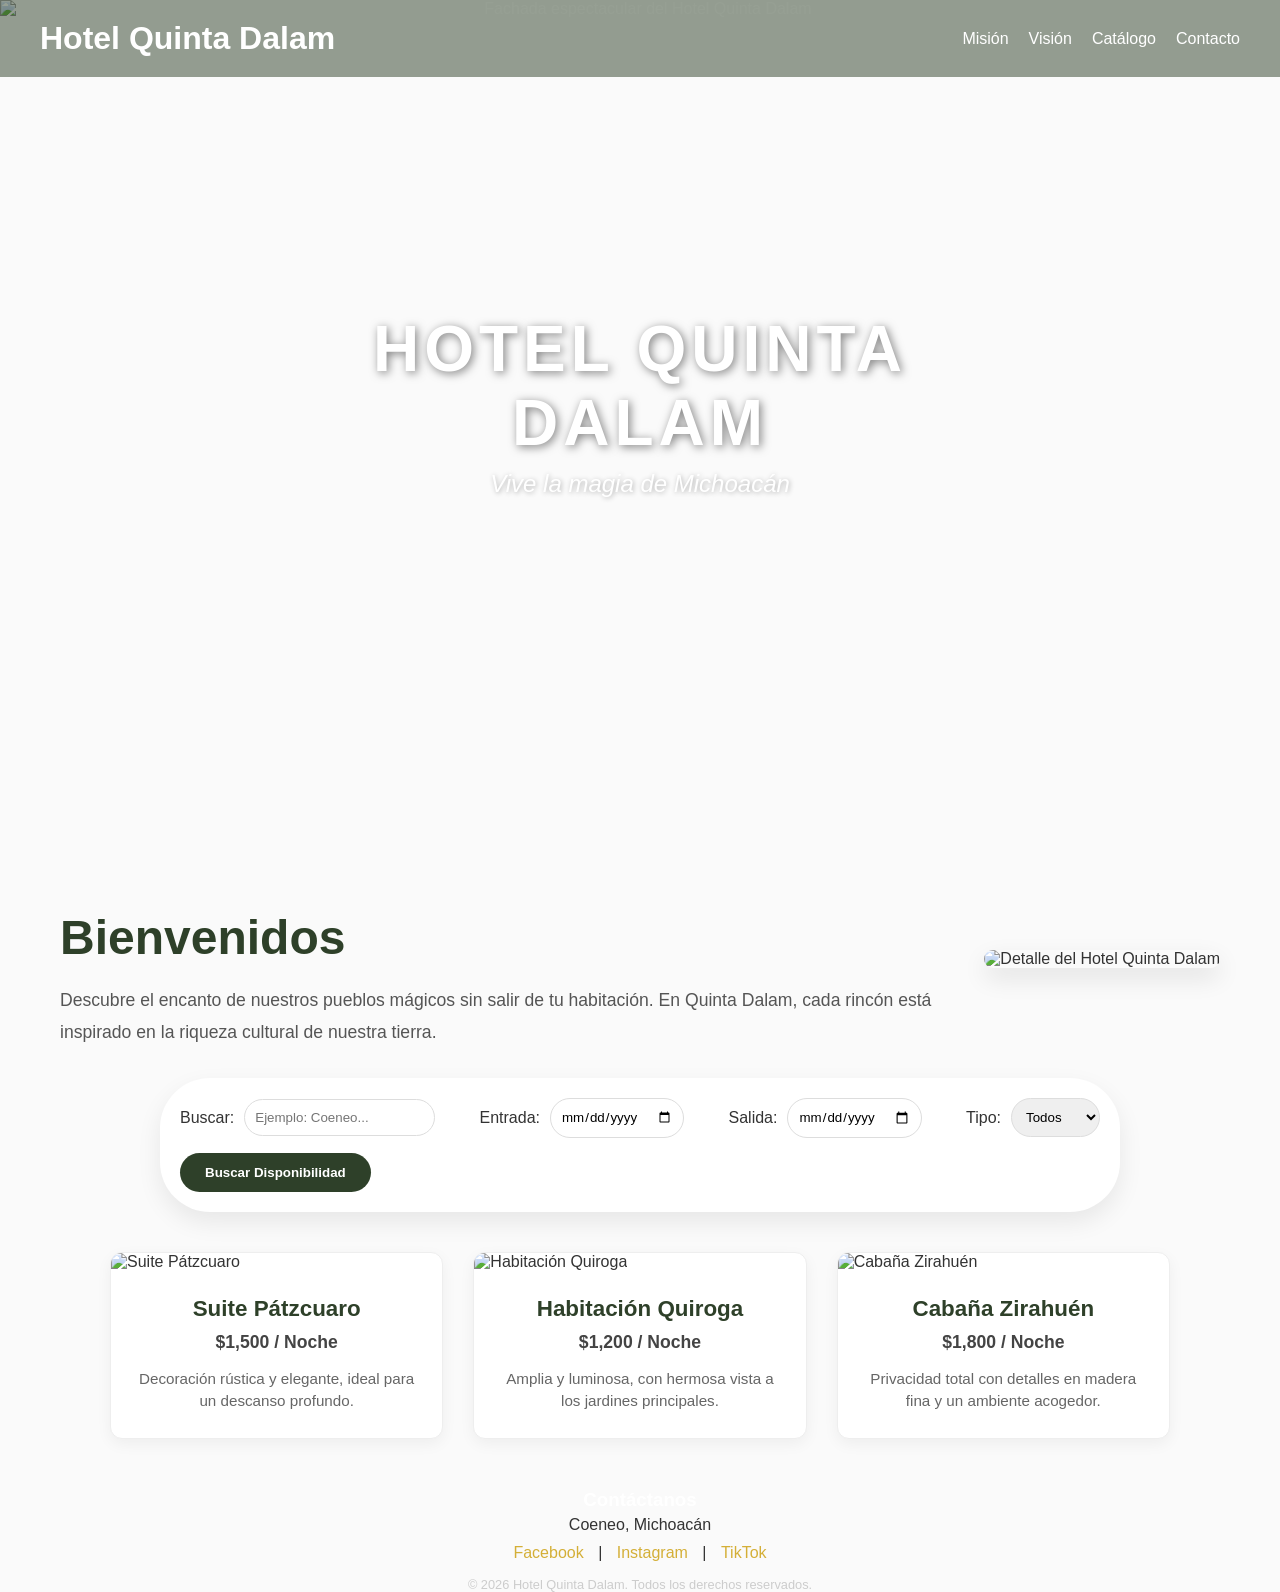
==== index.html @ 44ebba71 "modificaciones" ====
<!DOCTYPE html>
<html lang="es">
<head>
    <meta charset="UTF-8">
    <meta name="viewport" content="width=device-width, initial-scale=1.0">
    <title>Hotel Quinta Dalam | Inicio</title>
    
    <link rel="stylesheet" href="css/styles.css">
    <link rel="stylesheet" href="https://raw.githubusercontent.com/dianacamposrosas/Proyecto-Hotel/refs/heads/main/css/forms.css">
</head>
<body>

    <header class="header-flotante">
        <div class="logo-titulo">
            <h1>Hotel Quinta Dalam</h1>
        </div>
        <nav>
            <ul>
                <li><a href="mision.html">Misión</a></li>
                <li><a href="vision.html">Visión</a></li>
                <li><a href="catalogo.html">Catálogo</a></li>
                <li><a href="contacto.html">Contacto</a></li> 
            </ul>
        </nav>
    </header>

    <section class="seccion-heroe">
        <img src="https://encrypted-tbn0.gstatic.com/images?q=tbn:ANd9GcRxVvcHK4cJ2F88JpZn5G6xatu8sJR5HIoruQ&s" alt="Fachada espectacular del Hotel Quinta Dalam" class="imagen-fondo">
        <div class="contenido-heroe">
            <h1 class="titulo-grande">Hotel Quinta Dalam</h1>
            <p class="tagline-grande">Vive la magia de Michoacán</p>
        </div>
    </section>

    <main>
        <section class="seccion-introduccion">
            <div class="contenedor-texto">
                <h2 class="titulo-bold">Bienvenidos</h2>
                <p>
                    Descubre el encanto de nuestros pueblos mágicos sin salir de tu habitación. 
                    En Quinta Dalam, cada rincón está inspirado en la riqueza cultural de nuestra tierra.
                </p>
            </div>
            <div class="contenedor-imagen">
                <img src="https://encrypted-tbn0.gstatic.com/images?q=tbn:ANd9GcRxVvcHK4cJ2F88JpZn5G6xatu8sJR5HIoruQ&s" 
                     alt="Detalle del Hotel Quinta Dalam">
            </div>
        </section>

        <section class="seccion-buscador">
            <form class="barra-busqueda">
                <div class="campo">
                    <label>Buscar:</label>
                    <input type="text" placeholder="Ejemplo: Coeneo...">
                </div>
                <div class="campo">
                    <label>Entrada:</label>
                    <input type="date">
                </div>
                <div class="campo">
                    <label>Salida:</label>
                    <input type="date">
                </div>
                <div class="campo">
                    <label>Tipo:</label>
                    <select>
                        <option>Todos</option>
                        <option>Sencilla</option>
                        <option>Doble</option>
                    </select>
                </div>
                <button type="button" class="btn-buscar">Buscar Disponibilidad</button>
            </form>
        </section>

        <section id="habitaciones" class="contenedor-habitaciones">
            <article class="tarjeta">
                <img src="https://encrypted-tbn0.gstatic.com/images?q=tbn:ANd9GcTjoHX2nx9RRxHpMMUawe_H4FXe61twtrhPRQ&s" alt="Suite Pátzcuaro">
                <div class="contenido-tarjeta">
                    <h3>Suite Pátzcuaro</h3>
                    <p class="precio">$1,500 / Noche</p>
                    <p class="descripcion">Decoración rústica y elegante, ideal para un descanso profundo.</p>
                </div>
            </article>

            <article class="tarjeta">
                <img src="https://encrypted-tbn0.gstatic.com/images?q=tbn:ANd9GcTjoHX2nx9RRxHpMMUawe_H4FXe61twtrhPRQ&s" alt="Habitación Quiroga">
                <div class="contenido-tarjeta">
                    <h3>Habitación Quiroga</h3>
                    <p class="precio">$1,200 / Noche</p>
                    <p class="descripcion">Amplia y luminosa, con hermosa vista a los jardines principales.</p>
                </div>
            </article>

            <article class="tarjeta">
                <img src="https://encrypted-tbn0.gstatic.com/images?q=tbn:ANd9GcSabEtZIM3L50Ih2EuI6zrMZ6lEgWvlsg5vgg&s" alt="Cabaña Zirahuén">
                <div class="contenido-tarjeta">
                    <h3>Cabaña Zirahuén</h3>
                    <p class="precio">$1,800 / Noche</p>
                    <p class="descripcion">Privacidad total con detalles en madera fina y un ambiente acogedor.</p>
                </div>
            </article>
        </section>
    </main>

    <footer id="contacto"> 
        <div class="info-contacto" style="margin-bottom: 10px;">
            <h3 style="color: white; margin-bottom: 5px; text-align: center;">Contáctanos</h3>
            <p style="text-align: center;">Coeneo, Michoacán</p>
        </div>
        
        <div class="redes-sociales" style="margin-bottom: 15px; text-align: center;">
            <a href="https://www.facebook.com/profile.php?id=61584681841684" target="_blank" style="color: #d4af37; text-decoration: none; margin: 0 10px;">Facebook</a> |
            <a href="https://www.instagram.com/quintadalam?utm_source=ig_web_button_share_sheet&igsh=ZDNlZDc0MzIxNw==" target="_blank" style="color: #d4af37; text-decoration: none; margin: 0 10px;">Instagram</a> |
            <a href="https://www.tiktok.com/@quintadalam?lang=es" target="_blank" style="color: #d4af37; text-decoration: none; margin: 0 10px;">TikTok</a>
        </div>
        
        <p class="copyright" style="font-size: 0.8em; color: #ccc; text-align: center;">© 2026 Hotel Quinta Dalam. Todos los derechos reservados.</p>
    </footer>

</body>
</html>
---- css/styles.css ----
/* =========================================
   style.css - Diseño Moderno Quinta Dalam
========================================= */

* {
    margin: 0;
    padding: 0;
    box-sizing: border-box;
    font-family: 'Segoe UI', Tahoma, Geneva, Verdana, sans-serif;
}

body {
    background-color: #fafafa;
    color: #333;
}

/* --- Encabezado y Navegación --- */
header {
    background-color: #2e4029; /* Un verde bosque muy elegante */
    color: white;
    padding: 20px 40px;
    display: flex;
    justify-content: space-between;
    align-items: center;
}

nav ul {
    list-style: none;
    display: flex;
    gap: 20px;
}

nav ul li a {
    color: white;
    text-decoration: none;
    font-weight: 500;
    transition: color 0.3s ease;
}

nav ul li a:hover {
    color: #d4af37; /* Dorado elegante al pasar el mouse */
}

/* --- Títulos Principales --- */
h2 {
    text-align: center;
    color: #2e4029;
    margin: 40px 0 20px;
    font-size: 2em;
}

/* --- Barra de Búsqueda Flotante --- */
.seccion-buscador {
    max-width: 1000px;
    margin: -30px auto 40px; /* Sube un poco para quedar sobre el diseño */
    padding: 0 20px;
    position: relative;
    z-index: 10;
}

.barra-busqueda {
    background-color: white;
    display: flex;
    justify-content: space-between;
    align-items: center;
    padding: 20px;
    border-radius: 50px;
    box-shadow: 0 10px 25px rgba(0,0,0,0.08); /* Sombra suave, muy moderno */
    gap: 15px;
    flex-wrap: wrap; /* Para que se acomode en pantallas chicas */
}

.barra-busqueda .campo {
    display: flex;
    align-items: center;
    gap: 10px;
}

.barra-busqueda input, .barra-busqueda select {
    border: 1px solid #ddd;
    padding: 10px;
    border-radius: 20px;
    outline: none;
}

.btn-buscar {
    background-color: #2e4029;
    color: white;
    border: none;
    padding: 12px 25px;
    border-radius: 25px;
    cursor: pointer;
    font-weight: bold;
    transition: background 0.3s;
}

.btn-buscar:hover {
    background-color: #1f2b1c;
}

/* --- Grid de Habitaciones (Tarjetas) --- */
.contenedor-habitaciones {
    max-width: 1100px;
    margin: 0 auto 50px;
    display: grid;
    grid-template-columns: repeat(auto-fit, minmax(300px, 1fr));
    gap: 30px;
    padding: 0 20px;
}

.tarjeta {
    background-color: white;
    border-radius: 12px;
    overflow: hidden;
    box-shadow: 0 5px 15px rgba(0,0,0,0.05);
    transition: transform 0.3s ease, box-shadow 0.3s ease;
    border: 1px solid #eee;
}

.tarjeta:hover {
    transform: translateY(-5px); /* Efecto de que la tarjeta se levanta */
    box-shadow: 0 15px 30px rgba(0,0,0,0.1);
}

.tarjeta img {
    width: 100%;
    height: 220px;
    object-fit: cover;
}

.contenido-tarjeta {
    padding: 25px;
    text-align: center;
}

.contenido-tarjeta h3 {
    color: #2e4029;
    margin-bottom: 10px;
    font-size: 1.4em;
}

.precio {
    font-weight: bold;
    color: #444;
    font-size: 1.1em;
    margin-bottom: 15px;
}

.descripcion {
    color: #666;
    font-size: 0.95em;
    line-height: 1.5;
}

/* =========================================
   ESTILOS PARA EL NUEVO DISEÑO HÉROE Y BIENVENIDA
========================================= */

/* --- Header flotante sobre la imagen --- */
.header-flotante {
    position: absolute;
    top: 0;
    left: 0;
    width: 100%;
    z-index: 1000;
    background-color: rgba(46, 64, 41,0.5); /* Verde bosque con transparencia */
}

/* --- Sección Héroe (Imagen grande) --- */
.seccion-heroe {
    position: relative;
    height: 90vh; /* Ocupa el 90% del alto de la ventana */
    overflow: hidden;
    display: flex;
    justify-content: center;
    align-items: center;
    color: white;
    text-align: center;
}

.seccion-heroe .imagen-fondo {
    position: absolute;
    top: 0;
    left: 0;
    width: 100%;
    height: 100%;
    object-fit: cover; /* Ajusta la imagen para cubrir el espacio sin deformarse */
    z-index: 1;
}

.contenido-heroe {
    position: relative;
    z-index: 2; /* Para quedar encima de la imagen */
    max-width: 800px;
    padding: 0 20px;
}

.titulo-grande {
    font-size: 4em; /* Letras gigantes como en el ejemplo */
    font-weight: 800;
    text-transform: uppercase; /* Todo en mayúsculas */
    letter-spacing: 5px; /* Separación de letras elegante */
    margin-bottom: 10px;
    color: white; /* Letras blancas */
    text-shadow: 2px 2px 10px rgba(0,0,0,0.5); /* Sombra para que se lea bien */
}

.tagline-grande {
    font-size: 1.5em;
    font-style: italic;
    color: white;
    text-shadow: 1px 1px 5px rgba(0,0,0,0.3);
}

/* --- Sección Introducción  --- */
.seccion-introduccion {
    max-width: 1200px;
    margin: 60px auto;
    padding: 0 20px;
    display: flex;
    justify-content: space-between;
    align-items: center;
    gap: 40px;
    flex-wrap: wrap; /* Para pantallas chicas */
}

.seccion-introduccion .contenedor-texto {
    flex: 1;
    min-width: 300px;
}

.titulo-bold {
    font-size: 3em;
    font-weight: 800;
    color: #2e4029; /* Verde bosque elegante */
    margin-bottom: 20px;
    text-align: left;
}

.seccion-introduccion p {
    color: #555;
    line-height: 1.8;
    font-size: 1.1em;
}

.seccion-introduccion .contenedor-imagen {
    flex: 0 0 auto; /* No dejes que se estire */
    text-align: right;
}

.seccion-introduccion .contenedor-imagen img {
    border-radius: 15px;
    box-shadow: 0 10px 25px rgba(0,0,0,0.1);
    max-width: 350px;
}
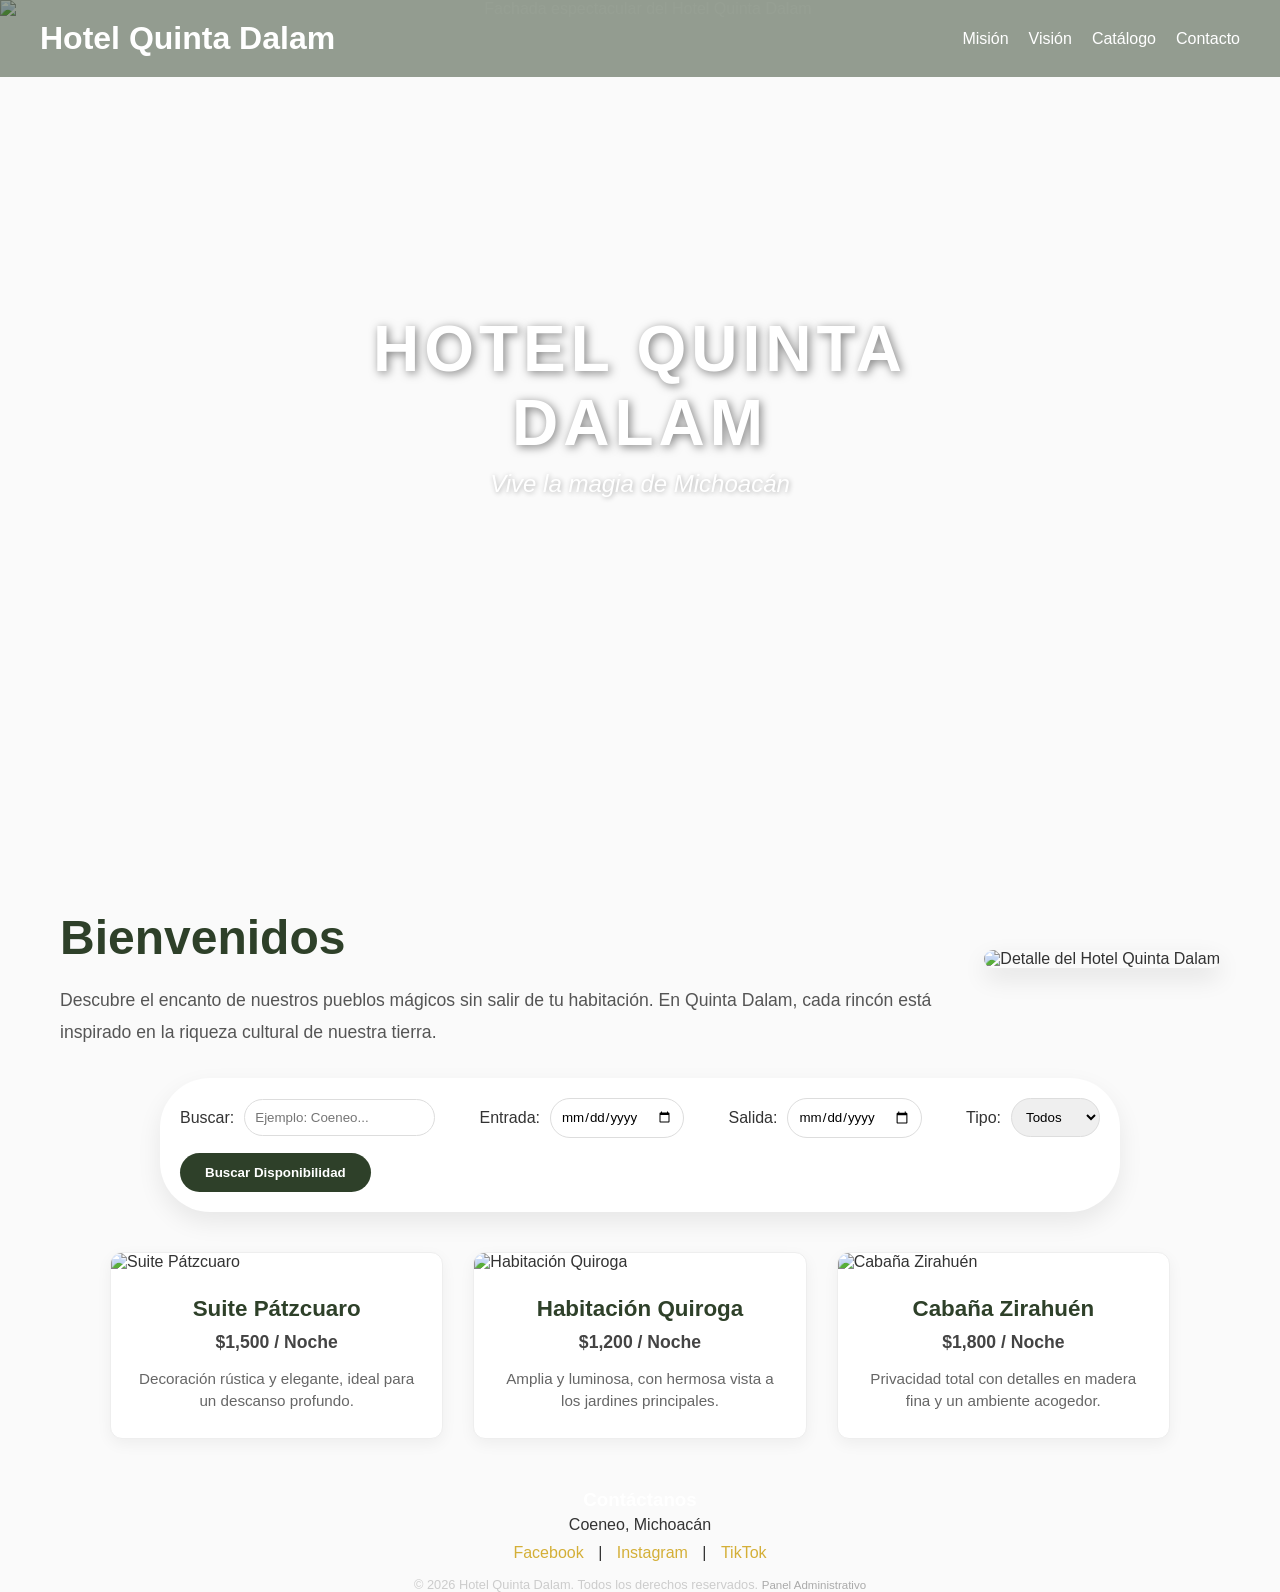
==== commit 5378515d: "se añadió el formulario para las habitaciones" ====
--- a/index.html
+++ b/index.html
@@ -115,7 +115,10 @@
             <a href="https://www.tiktok.com/@quintadalam?lang=es" target="_blank" style="color: #d4af37; text-decoration: none; margin: 0 10px;">TikTok</a>
         </div>
         
-        <p class="copyright" style="font-size: 0.8em; color: #ccc; text-align: center;">© 2026 Hotel Quinta Dalam. Todos los derechos reservados.</p>
+        <p class="copyright" style="font-size: 0.8em; color: #ccc; text-align: center;">© 2026 Hotel Quinta Dalam. Todos los derechos reservados.
+            <a href="admin.html" style="color: #aaa; text-decoration: none; font-size: 0.9em;">Panel Administrativo</a>
+        </p>
+
     </footer>
 
 </body>
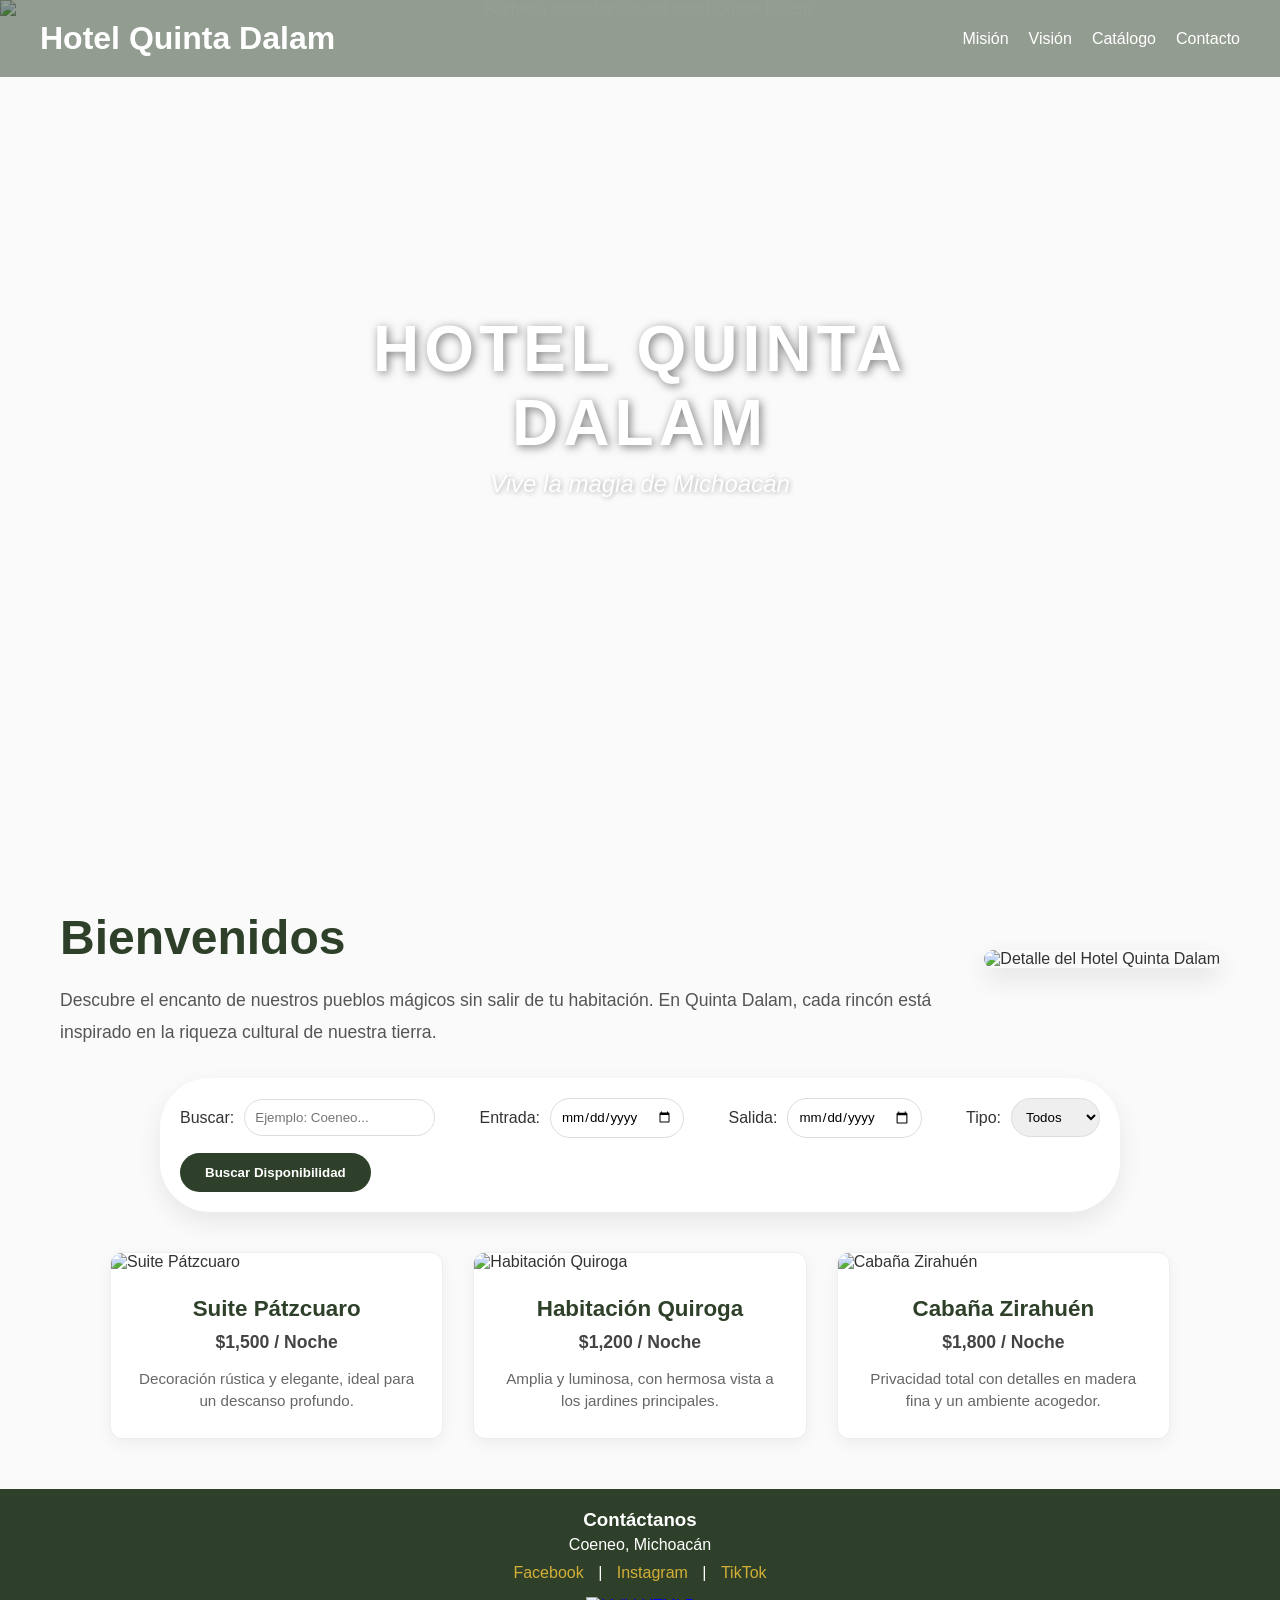
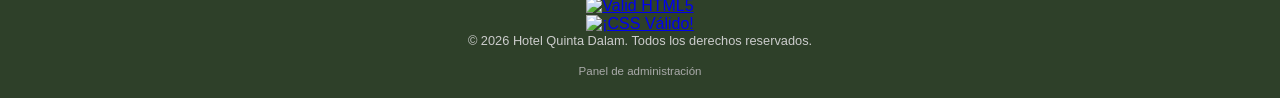
==== commit 609cb8fc: "validciones completas" ====
--- a/index.html
+++ b/index.html
@@ -4,15 +4,14 @@
     <meta charset="UTF-8">
     <meta name="viewport" content="width=device-width, initial-scale=1.0">
     <title>Hotel Quinta Dalam | Inicio</title>
-    
     <link rel="stylesheet" href="css/styles.css">
-    <link rel="stylesheet" href="https://raw.githubusercontent.com/dianacamposrosas/Proyecto-Hotel/refs/heads/main/css/forms.css">
+    <link rel="stylesheet" href="https://cdn.jsdelivr.net/gh/dianacamposrosas/Proyecto-Hotel@main/css/forms.css">
 </head>
 <body>
 
     <header class="header-flotante">
         <div class="logo-titulo">
-            <h1>Hotel Quinta Dalam</h1>
+            <span style="font-size: 2em; font-weight: bold;">Hotel Quinta Dalam</span>
         </div>
         <nav>
             <ul>
@@ -26,6 +25,7 @@
 
     <section class="seccion-heroe">
         <img src="https://encrypted-tbn0.gstatic.com/images?q=tbn:ANd9GcRxVvcHK4cJ2F88JpZn5G6xatu8sJR5HIoruQ&s" alt="Fachada espectacular del Hotel Quinta Dalam" class="imagen-fondo">
+
         <div class="contenido-heroe">
             <h1 class="titulo-grande">Hotel Quinta Dalam</h1>
             <p class="tagline-grande">Vive la magia de Michoacán</p>
@@ -47,7 +47,7 @@
             </div>
         </section>
 
-        <section class="seccion-buscador">
+        <div class="seccion-buscador">
             <form class="barra-busqueda">
                 <div class="campo">
                     <label>Buscar:</label>
@@ -71,9 +71,9 @@
                 </div>
                 <button type="button" class="btn-buscar">Buscar Disponibilidad</button>
             </form>
-        </section>
+        </div>
 
-        <section id="habitaciones" class="contenedor-habitaciones">
+        <div id="habitaciones" class="contenedor-habitaciones">
             <article class="tarjeta">
                 <img src="https://encrypted-tbn0.gstatic.com/images?q=tbn:ANd9GcTjoHX2nx9RRxHpMMUawe_H4FXe61twtrhPRQ&s" alt="Suite Pátzcuaro">
                 <div class="contenido-tarjeta">
@@ -100,10 +100,10 @@
                     <p class="descripcion">Privacidad total con detalles en madera fina y un ambiente acogedor.</p>
                 </div>
             </article>
-        </section>
+        </div>
     </main>
 
-    <footer id="contacto"> 
+    <footer id="contacto" style="text-align: center; background-color: #2e4029; color: white; padding: 20px; margin-top: 40px;"> 
         <div class="info-contacto" style="margin-bottom: 10px;">
             <h3 style="color: white; margin-bottom: 5px; text-align: center;">Contáctanos</h3>
             <p style="text-align: center;">Coeneo, Michoacán</p>
@@ -115,11 +115,28 @@
             <a href="https://www.tiktok.com/@quintadalam?lang=es" target="_blank" style="color: #d4af37; text-decoration: none; margin: 0 10px;">TikTok</a>
         </div>
         
-        <p class="copyright" style="font-size: 0.8em; color: #ccc; text-align: center;">© 2026 Hotel Quinta Dalam. Todos los derechos reservados.
-            <a href="admin.html" style="color: #aaa; text-decoration: none; font-size: 0.9em;">Panel Administrativo</a>
+        <a href="https://validator.w3.org">
+        <img src="https://encrypted-tbn0.gstatic.com/images?q=tbn:ANd9GcRBnPZLFcdaKr65eQ-bYB7ypcNq6OvsYK2HrA&s" alt="Valid HTML5" height="31" width="88">
+        </a>
+        <p>
+        <a href="https://jigsaw.w3.org/css-validator/check/referer">
+            <img style="border:0;width:88px;height:31px"
+                src="https://jigsaw.w3.org/css-validator/images/vcss"
+                alt="¡CSS Válido!" />
+        </a>
+</p>
+
+        <p class="copyright" style="font-size: 0.8em; color: #ccc; text-align: center;">
+            © 2026 Hotel Quinta Dalam. Todos los derechos reservados. <br><br>
+            <a href="admin.html" style="color: #aaa; text-decoration: none; font-size: 0.9em;"> Panel de administración</a>
+
         </p>
-
     </footer>
 
 </body>
-</html>+</html>
+
+
+
+
+    
--- a/css/styles.css
+++ b/css/styles.css
@@ -1,6 +1,3 @@
-/* =========================================
-   style.css - Diseño Moderno Quinta Dalam
-========================================= */
 
 * {
     margin: 0;
@@ -16,7 +13,7 @@
 
 /* --- Encabezado y Navegación --- */
 header {
-    background-color: #2e4029; /* Un verde bosque muy elegante */
+    background-color: #2e4029; /* verde bosque   */
     color: white;
     padding: 20px 40px;
     display: flex;
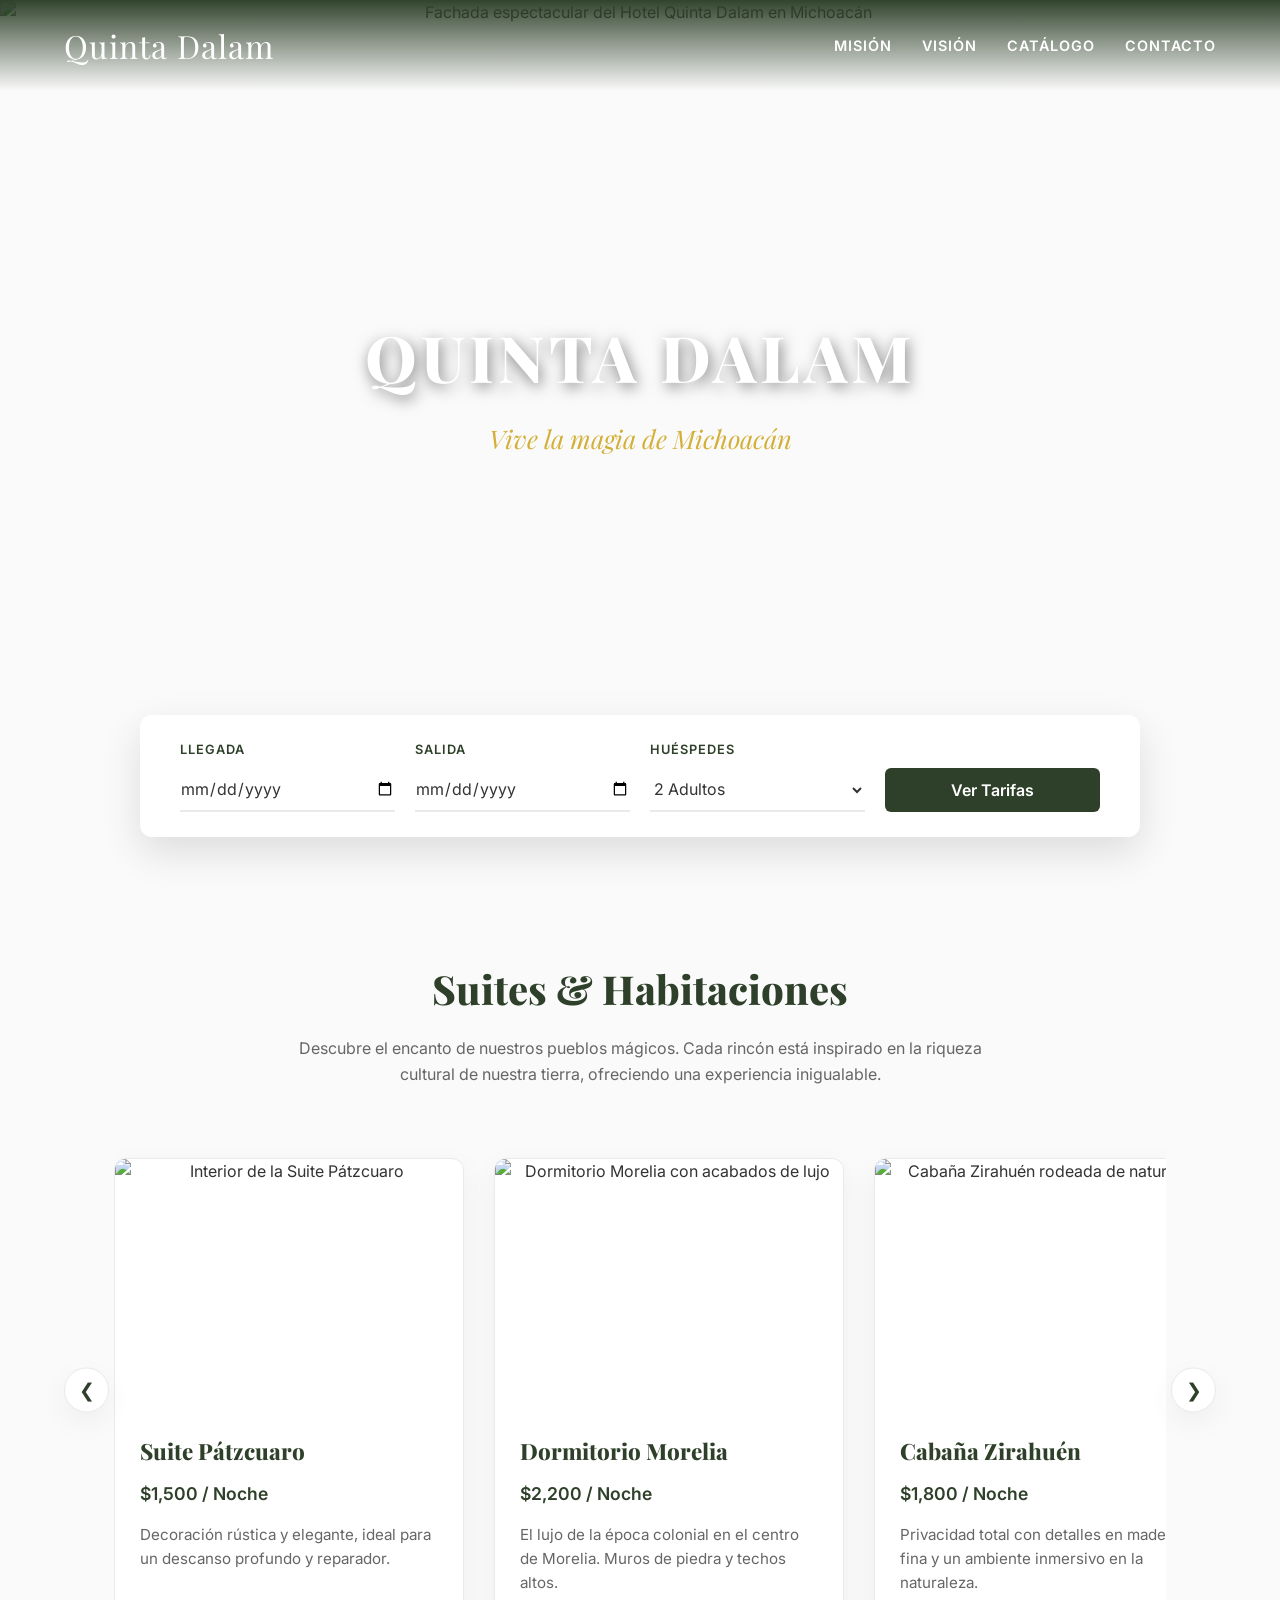
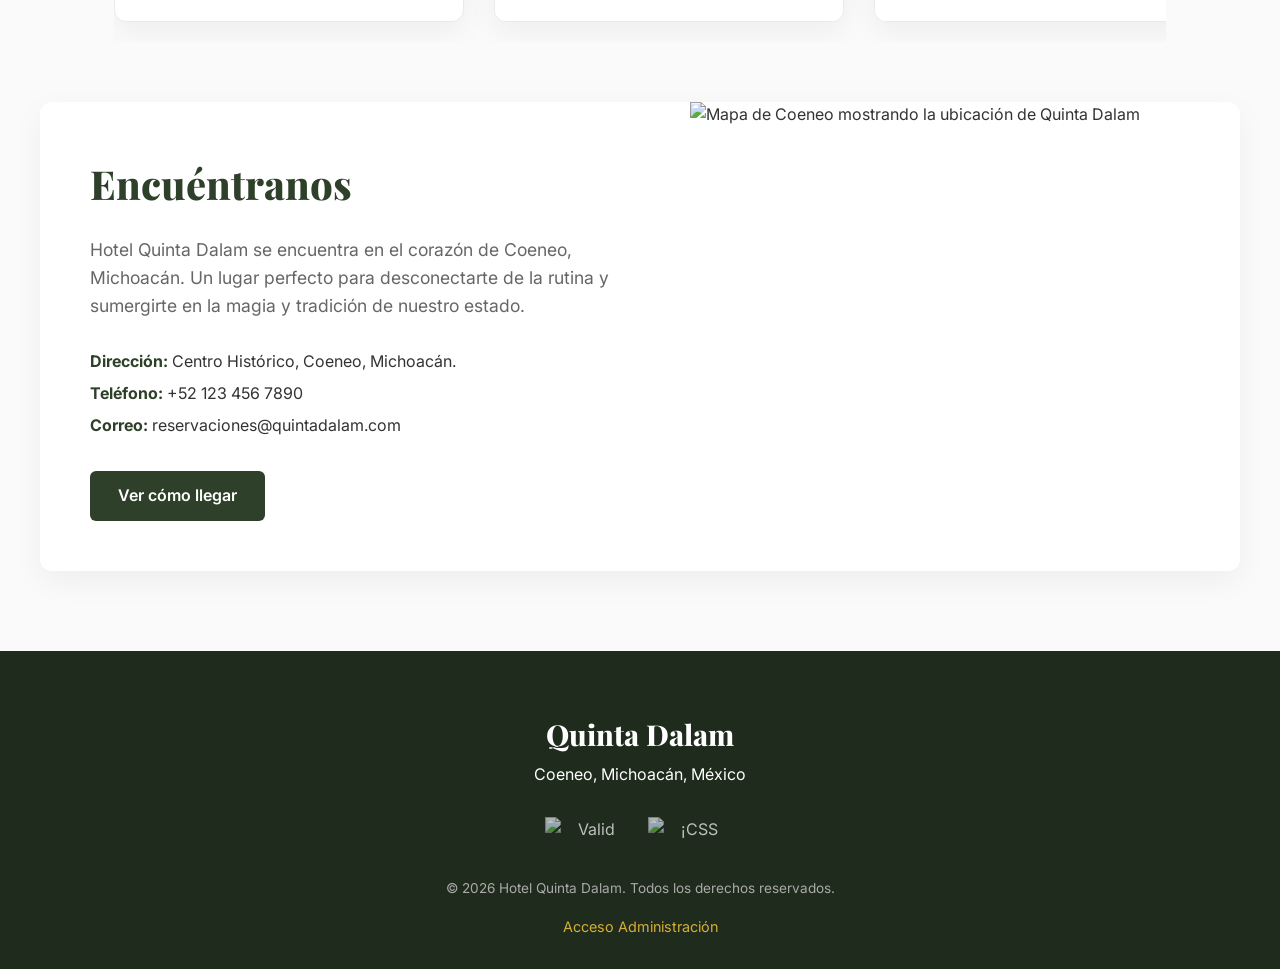
==== commit ce7b1551: "modificaicones a los archivos para quitar código redundate, pasaer las validaciones y hacer el diseñ" ====
--- a/index.html
+++ b/index.html
@@ -5,138 +5,160 @@
     <meta name="viewport" content="width=device-width, initial-scale=1.0">
     <title>Hotel Quinta Dalam | Inicio</title>
     <link rel="stylesheet" href="css/styles.css">
+    <!--<link rel="stylesheet" href="css/forms.css">-->
     <link rel="stylesheet" href="https://cdn.jsdelivr.net/gh/dianacamposrosas/Proyecto-Hotel@main/css/forms.css">
+    <script src="https://code.jquery.com/jquery-3.7.1.min.js"></script>
 </head>
 <body>
 
-    <header class="header-flotante">
-        <div class="logo-titulo">
-            <span style="font-size: 2em; font-weight: bold;">Hotel Quinta Dalam</span>
+    <header class="header">
+        <div class="header__logo">
+            <span>Quinta Dalam</span>
         </div>
-        <nav>
-            <ul>
-                <li><a href="mision.html">Misión</a></li>
-                <li><a href="vision.html">Visión</a></li>
-                <li><a href="catalogo.html">Catálogo</a></li>
-                <li><a href="contacto.html">Contacto</a></li> 
+        <nav class="header__nav">
+            <ul class="header__nav-list">
+                <li><a href="mision.html" class="header__nav-link">Misión</a></li>
+                <li><a href="vision.html" class="header__nav-link">Visión</a></li>
+                <li><a href="catalogo.html" class="header__nav-link">Catálogo</a></li>
+                <li><a href="contacto.html" class="header__nav-link">Contacto</a></li> 
             </ul>
         </nav>
     </header>
 
-    <section class="seccion-heroe">
-        <img src="https://encrypted-tbn0.gstatic.com/images?q=tbn:ANd9GcRxVvcHK4cJ2F88JpZn5G6xatu8sJR5HIoruQ&s" alt="Fachada espectacular del Hotel Quinta Dalam" class="imagen-fondo">
-
-        <div class="contenido-heroe">
-            <h1 class="titulo-grande">Hotel Quinta Dalam</h1>
-            <p class="tagline-grande">Vive la magia de Michoacán</p>
-        </div>
-    </section>
-
     <main>
-        <section class="seccion-introduccion">
-            <div class="contenedor-texto">
-                <h2 class="titulo-bold">Bienvenidos</h2>
-                <p>
-                    Descubre el encanto de nuestros pueblos mágicos sin salir de tu habitación. 
-                    En Quinta Dalam, cada rincón está inspirado en la riqueza cultural de nuestra tierra.
-                </p>
-            </div>
-            <div class="contenedor-imagen">
-                <img src="https://encrypted-tbn0.gstatic.com/images?q=tbn:ANd9GcRxVvcHK4cJ2F88JpZn5G6xatu8sJR5HIoruQ&s" 
-                     alt="Detalle del Hotel Quinta Dalam">
+        <section class="hero">
+            <img src="https://encrypted-tbn0.gstatic.com/images?q=tbn:ANd9GcRxVvcHK4cJ2F88JpZn5G6xatu8sJR5HIoruQ&s" alt="Fachada espectacular del Hotel Quinta Dalam en Michoacán" class="hero__bg">
+            <div class="hero__content">
+                <h1 class="hero__title">Quinta Dalam</h1>
+                <p class="hero__tagline">Vive la magia de Michoacán</p>
             </div>
         </section>
 
-        <div class="seccion-buscador">
-            <form class="barra-busqueda">
-                <div class="campo">
-                    <label>Buscar:</label>
-                    <input type="text" placeholder="Ejemplo: Coeneo...">
+        <section class="booking-bar" aria-label="Búsqueda de disponibilidad">
+            <div class="booking-bar__field">
+                <label for="checkin" class="booking-bar__label">Llegada</label>
+                <input type="date" id="checkin" class="booking-bar__input" required>
+            </div>
+            <div class="booking-bar__field">
+                <label for="checkout" class="booking-bar__label">Salida</label>
+                <input type="date" id="checkout" class="booking-bar__input" required>
+            </div>
+            <div class="booking-bar__field">
+                <label for="guests" class="booking-bar__label">Huéspedes</label>
+                <select id="guests" class="booking-bar__select">
+                    <option value="1">1 Adulto</option>
+                    <option value="2" selected>2 Adultos</option>
+                    <option value="3">3 Adultos</option>
+                    <option value="4">4 Familia</option>
+                </select>
+            </div>
+            <button type="button" class="btn btn--primary" id="btnReservaEfecto">Ver Tarifas</button>
+        </section>
+
+        <section class="section-rooms">
+            <h2 class="section-title">Suites & Habitaciones</h2>
+            <p class="section-subtitle">Descubre el encanto de nuestros pueblos mágicos. Cada rincón está inspirado en la riqueza cultural de nuestra tierra, ofreciendo una experiencia inigualable.</p>
+
+            <div class="carousel">
+                <button class="carousel__btn carousel__btn--prev" aria-label="Anterior">&#10094;</button>
+                
+                <div class="carousel__track" id="roomTrack">
+                    <article class="room-card">
+                        <img src="https://encrypted-tbn0.gstatic.com/images?q=tbn:ANd9GcTjoHX2nx9RRxHpMMUawe_H4FXe61twtrhPRQ&s" alt="Interior de la Suite Pátzcuaro" class="room-card__img">
+                        <div class="room-card__content">
+                            <h3 class="room-card__title">Suite Pátzcuaro</h3>
+                            <p class="room-card__price">$1,500 / Noche</p>
+                            <p class="room-card__desc">Decoración rústica y elegante, ideal para un descanso profundo y reparador.</p>
+                        </div>
+                    </article>
+
+                    <article class="room-card">
+                        <img src="https://image-tc.galaxy.tf/wijpeg-39q0ohdze5lzfn7q47k4cyd7v/morelia-1920x1080_standard.jpg?width=650&crop=240%2C0%2C1440%2C1080" alt="Dormitorio Morelia con acabados de lujo" class="room-card__img">
+                        <div class="room-card__content">
+                            <h3 class="room-card__title">Dormitorio Morelia</h3>
+                            <p class="room-card__price">$2,200 / Noche</p>
+                            <p class="room-card__desc">El lujo de la época colonial en el centro de Morelia. Muros de piedra y techos altos.</p>
+                        </div>
+                    </article>
+
+                    <article class="room-card">
+                        <img src="https://encrypted-tbn0.gstatic.com/images?q=tbn:ANd9GcSabEtZIM3L50Ih2EuI6zrMZ6lEgWvlsg5vgg&s" alt="Cabaña Zirahuén rodeada de naturaleza" class="room-card__img">
+                        <div class="room-card__content">
+                            <h3 class="room-card__title">Cabaña Zirahuén</h3>
+                            <p class="room-card__price">$1,800 / Noche</p>
+                            <p class="room-card__desc">Privacidad total con detalles en madera fina y un ambiente inmersivo en la naturaleza.</p>
+                        </div>
+                    </article>
+
+                     <article class="room-card">
+                        <img src="https://tecolotito.elsiglodetorreon.com.mx/i/2020/12/1378650.jpeg" alt="Habitación Paracho con detalles musicales" class="room-card__img">
+                        <div class="room-card__content">
+                            <h3 class="room-card__title">Habitación Paracho</h3>
+                            <p class="room-card__price">$2,100 / Noche</p>
+                            <p class="room-card__desc">Un espacio dedicado a la música. Acabados en pino con acústica perfecta para descansar.</p>
+                        </div>
+                    </article>
                 </div>
-                <div class="campo">
-                    <label>Entrada:</label>
-                    <input type="date">
-                </div>
-                <div class="campo">
-                    <label>Salida:</label>
-                    <input type="date">
-                </div>
-                <div class="campo">
-                    <label>Tipo:</label>
-                    <select>
-                        <option>Todos</option>
-                        <option>Sencilla</option>
-                        <option>Doble</option>
-                    </select>
-                </div>
-                <button type="button" class="btn-buscar">Buscar Disponibilidad</button>
-            </form>
+                
+                <button class="carousel__btn carousel__btn--next" aria-label="Siguiente">&#10095;</button>
+            </div>
+        </section>
+
+
+        <section class="location">
+            <div class="location__content">
+                <h2 class="location__title">Encuéntranos</h2>
+                <p class="location__desc">
+                    Hotel Quinta Dalam se encuentra en el corazón de Coeneo, Michoacán. Un lugar perfecto para desconectarte de la rutina y sumergirte en la magia y tradición de nuestro estado.
+                </p>
+                <ul class="location__list">
+                    <li><strong>Dirección:</strong> Centro Histórico, Coeneo, Michoacán.</li>
+                    <li><strong>Teléfono:</strong> +52 123 456 7890</li>
+                    <li><strong>Correo:</strong> reservaciones@quintadalam.com</li>
+                </ul>
+                <a href="contacto.html" class="btn btn--primary location__btn">Ver cómo llegar</a>
+            </div>
+            <div class="location__map">
+                <img src="https://tools.paintmaps.com/og_image/map_cropping/4-102075035-1.jpeg" alt="Mapa de Coeneo mostrando la ubicación de Quinta Dalam" class="location__img">
+            </div>
+        </section>
+    </main>
+
+    <footer class="footer">
+        <div class="footer__contact">
+            <h3 class="footer__title">Quinta Dalam</h3>
+            <p>Coeneo, Michoacán, México</p>
         </div>
 
-        <div id="habitaciones" class="contenedor-habitaciones">
-            <article class="tarjeta">
-                <img src="https://encrypted-tbn0.gstatic.com/images?q=tbn:ANd9GcTjoHX2nx9RRxHpMMUawe_H4FXe61twtrhPRQ&s" alt="Suite Pátzcuaro">
-                <div class="contenido-tarjeta">
-                    <h3>Suite Pátzcuaro</h3>
-                    <p class="precio">$1,500 / Noche</p>
-                    <p class="descripcion">Decoración rústica y elegante, ideal para un descanso profundo.</p>
-                </div>
-            </article>
+        <div class="footer__badges">
+            <a href="https://validator.w3.org" target="_blank" rel="noopener noreferrer">
+                <img src="https://encrypted-tbn0.gstatic.com/images?q=tbn:ANd9GcRBnPZLFcdaKr65eQ-bYB7ypcNq6OvsYK2HrA&s" alt="Valid HTML5" class="footer__badge-img">
+            </a>
+            <a href="https://jigsaw.w3.org/css-validator/check/referer" target="_blank" rel="noopener noreferrer">
+                <img src="https://jigsaw.w3.org/css-validator/images/vcss" alt="¡CSS Válido!" class="footer__badge-img">
+            </a>
+        </div>
 
-            <article class="tarjeta">
-                <img src="https://encrypted-tbn0.gstatic.com/images?q=tbn:ANd9GcTjoHX2nx9RRxHpMMUawe_H4FXe61twtrhPRQ&s" alt="Habitación Quiroga">
-                <div class="contenido-tarjeta">
-                    <h3>Habitación Quiroga</h3>
-                    <p class="precio">$1,200 / Noche</p>
-                    <p class="descripcion">Amplia y luminosa, con hermosa vista a los jardines principales.</p>
-                </div>
-            </article>
-
-            <article class="tarjeta">
-                <img src="https://encrypted-tbn0.gstatic.com/images?q=tbn:ANd9GcSabEtZIM3L50Ih2EuI6zrMZ6lEgWvlsg5vgg&s" alt="Cabaña Zirahuén">
-                <div class="contenido-tarjeta">
-                    <h3>Cabaña Zirahuén</h3>
-                    <p class="precio">$1,800 / Noche</p>
-                    <p class="descripcion">Privacidad total con detalles en madera fina y un ambiente acogedor.</p>
-                </div>
-            </article>
-        </div>
-    </main>
-
-    <footer id="contacto" style="text-align: center; background-color: #2e4029; color: white; padding: 20px; margin-top: 40px;"> 
-        <div class="info-contacto" style="margin-bottom: 10px;">
-            <h3 style="color: white; margin-bottom: 5px; text-align: center;">Contáctanos</h3>
-            <p style="text-align: center;">Coeneo, Michoacán</p>
-        </div>
-        
-        <div class="redes-sociales" style="margin-bottom: 15px; text-align: center;">
-            <a href="https://www.facebook.com/profile.php?id=61584681841684" target="_blank" style="color: #d4af37; text-decoration: none; margin: 0 10px;">Facebook</a> |
-            <a href="https://www.instagram.com/quintadalam?utm_source=ig_web_button_share_sheet&igsh=ZDNlZDc0MzIxNw==" target="_blank" style="color: #d4af37; text-decoration: none; margin: 0 10px;">Instagram</a> |
-            <a href="https://www.tiktok.com/@quintadalam?lang=es" target="_blank" style="color: #d4af37; text-decoration: none; margin: 0 10px;">TikTok</a>
-        </div>
-        
-        <a href="https://validator.w3.org">
-        <img src="https://encrypted-tbn0.gstatic.com/images?q=tbn:ANd9GcRBnPZLFcdaKr65eQ-bYB7ypcNq6OvsYK2HrA&s" alt="Valid HTML5" height="31" width="88">
-        </a>
-        <p>
-        <a href="https://jigsaw.w3.org/css-validator/check/referer">
-            <img style="border:0;width:88px;height:31px"
-                src="https://jigsaw.w3.org/css-validator/images/vcss"
-                alt="¡CSS Válido!" />
-        </a>
-</p>
-
-        <p class="copyright" style="font-size: 0.8em; color: #ccc; text-align: center;">
-            © 2026 Hotel Quinta Dalam. Todos los derechos reservados. <br><br>
-            <a href="admin.html" style="color: #aaa; text-decoration: none; font-size: 0.9em;"> Panel de administración</a>
-
+        <p class="footer__copy">
+            &copy; 2026 Hotel Quinta Dalam. Todos los derechos reservados.<br>
+            <a href="admin.html" class="footer__admin-link">Acceso Administración</a>
         </p>
     </footer>
 
+    <script>
+        $(document).ready(function() {
+            const track = $('#roomTrack');
+            
+            $('.carousel__btn--next').click(function() {
+                let scrollAmount = $('.room-card').outerWidth(true); 
+                track.animate({ scrollLeft: '+=' + scrollAmount }, 400);
+            });
+
+            $('.carousel__btn--prev').click(function() {
+                let scrollAmount = $('.room-card').outerWidth(true);
+                track.animate({ scrollLeft: '-=' + scrollAmount }, 400);
+            });
+        });
+    </script>
 </body>
-</html>
-
-
-
-
-    +</html>
--- a/css/styles.css
+++ b/css/styles.css
@@ -1,252 +1,772 @@
-
-* {
+/*VARIABLES Y GOOGLE FONTS*/
+@import url('https://fonts.googleapis.com/css2?family=Inter:wght@300;400;600&family=Playfair+Display:ital,wght@0,600;0,800;1,600&display=swap');
+
+:root {
+    /* Paleta de colores */
+    --color-primary: #2e4029; /* Verde*/
+    --color-primary-dark: #1f2b1c;
+    --color-accent: #d4af37;  /* Dorado */
+    --color-text-main: #333333;
+    --color-text-muted: #666666;
+    --color-bg-light: #fafafa;
+    --color-white: #ffffff;
+    --color-border: #eaeaea;
+    --color-error: #dc3545;
+    --color-success: #28a745;
+
+    /* Tipografía */
+    --font-heading: 'Playfair Display', serif; /*  para títulos */
+    --font-body: 'Inter', sans-serif; /*  para textos */
+
+    /* Espaciado y transiciones */
+    --transition-smooth: all 0.3s cubic-bezier(0.25, 0.8, 0.25, 1);
+    --shadow-soft: 0 10px 30px rgba(0,0,0,0.05);
+    --shadow-hover: 0 15px 40px rgba(0,0,0,0.12);
+    --border-radius-main: 12px;
+}
+
+/* 
+   2. RESET Y ESTILOS BASE  */
+
+*, *::before, *::after {
     margin: 0;
     padding: 0;
     box-sizing: border-box;
-    font-family: 'Segoe UI', Tahoma, Geneva, Verdana, sans-serif;
 }
 
 body {
-    background-color: #fafafa;
-    color: #333;
-}
-
-/* --- Encabezado y Navegación --- */
-header {
-    background-color: #2e4029; /* verde bosque   */
-    color: white;
-    padding: 20px 40px;
+    font-family: var(--font-body);
+    background-color: var(--color-bg-light);
+    color: var(--color-text-main);
+    line-height: 1.6;
+    -webkit-font-smoothing: antialiased; /* Mejora la legibilidad en pantallas */
+}
+
+h1, h2, h3, h4 {
+    font-family: var(--font-heading);
+    color: var(--color-primary);
+    font-weight: 800;
+}
+
+a {
+    text-decoration: none;
+    color: inherit;
+    transition: var(--transition-smooth);
+}
+
+img, video {
+    max-width: 100%;
+    height: auto;
+    display: block;
+}
+
+/*
+   3. COMPONENTES REUTILIZABLES (BEM)
+*/
+/* Botones */
+.btn {
+    display: inline-flex;
+    justify-content: center;
+    align-items: center;
+    padding: 12px 28px;
+    border: none;
+    border-radius: 6px;
+    font-family: var(--font-body);
+    font-weight: 600;
+    font-size: 1rem;
+    cursor: pointer;
+    transition: var(--transition-smooth);
+}
+
+.btn--primary {
+    background-color: var(--color-primary);
+    color: var(--color-white);
+}
+
+.btn--primary:hover {
+    background-color: var(--color-accent);
+    color: var(--color-primary-dark);
+    transform: translateY(-2px);
+}
+
+/* 
+   4. LAYOUT: HEADER
+ */
+.header {
+    position: absolute;
+    top: 0;
+    width: 100%;
+    z-index: 1000;
+    padding: 20px 5%;
     display: flex;
     justify-content: space-between;
     align-items: center;
-}
-
-nav ul {
+    background: linear-gradient(to bottom, rgba(46, 64, 41, 0.98), transparent); /*que vaya de más a menos transparente, como degradado*/
+}
+
+.header__logo {
+    font-family: var(--font-heading);
+    font-size: 2rem;
+    color: var(--color-white);
+    letter-spacing: 1px;
+}
+
+.header__nav-list {
+    display: flex;
+    gap: 30px;
     list-style: none;
-    display: flex;
-    gap: 20px;
-}
-
-nav ul li a {
-    color: white;
-    text-decoration: none;
-    font-weight: 500;
-    transition: color 0.3s ease;
-}
-
-nav ul li a:hover {
-    color: #d4af37; /* Dorado elegante al pasar el mouse */
-}
-
-/* --- Títulos Principales --- */
-h2 {
-    text-align: center;
-    color: #2e4029;
-    margin: 40px 0 20px;
-    font-size: 2em;
-}
-
-/* --- Barra de Búsqueda Flotante --- */
-.seccion-buscador {
-    max-width: 1000px;
-    margin: -30px auto 40px; /* Sube un poco para quedar sobre el diseño */
-    padding: 0 20px;
+}
+
+.header__nav-link {
+    color: var(--color-white);
+    font-weight: 600;
+    text-transform: uppercase;
+    font-size: 0.9rem;
+    letter-spacing: 1px;
+}
+
+.header__nav-link:hover {
+    color: var(--color-accent);
+}
+
+/* 
+   5. LAYOUT: HERO SECTION
+ */
+.hero {
     position: relative;
-    z-index: 10;
-}
-
-.barra-busqueda {
-    background-color: white;
-    display: flex;
-    justify-content: space-between;
-    align-items: center;
-    padding: 20px;
-    border-radius: 50px;
-    box-shadow: 0 10px 25px rgba(0,0,0,0.08); /* Sombra suave, muy moderno */
-    gap: 15px;
-    flex-wrap: wrap; /* Para que se acomode en pantallas chicas */
-}
-
-.barra-busqueda .campo {
-    display: flex;
-    align-items: center;
-    gap: 10px;
-}
-
-.barra-busqueda input, .barra-busqueda select {
-    border: 1px solid #ddd;
-    padding: 10px;
-    border-radius: 20px;
-    outline: none;
-}
-
-.btn-buscar {
-    background-color: #2e4029;
-    color: white;
-    border: none;
-    padding: 12px 25px;
-    border-radius: 25px;
-    cursor: pointer;
-    font-weight: bold;
-    transition: background 0.3s;
-}
-
-.btn-buscar:hover {
-    background-color: #1f2b1c;
-}
-
-/* --- Grid de Habitaciones (Tarjetas) --- */
-.contenedor-habitaciones {
-    max-width: 1100px;
-    margin: 0 auto 50px;
-    display: grid;
-    grid-template-columns: repeat(auto-fit, minmax(300px, 1fr));
-    gap: 30px;
-    padding: 0 20px;
-}
-
-.tarjeta {
-    background-color: white;
-    border-radius: 12px;
-    overflow: hidden;
-    box-shadow: 0 5px 15px rgba(0,0,0,0.05);
-    transition: transform 0.3s ease, box-shadow 0.3s ease;
-    border: 1px solid #eee;
-}
-
-.tarjeta:hover {
-    transform: translateY(-5px); /* Efecto de que la tarjeta se levanta */
-    box-shadow: 0 15px 30px rgba(0,0,0,0.1);
-}
-
-.tarjeta img {
-    width: 100%;
-    height: 220px;
-    object-fit: cover;
-}
-
-.contenido-tarjeta {
-    padding: 25px;
-    text-align: center;
-}
-
-.contenido-tarjeta h3 {
-    color: #2e4029;
-    margin-bottom: 10px;
-    font-size: 1.4em;
-}
-
-.precio {
-    font-weight: bold;
-    color: #444;
-    font-size: 1.1em;
-    margin-bottom: 15px;
-}
-
-.descripcion {
-    color: #666;
-    font-size: 0.95em;
-    line-height: 1.5;
-}
-
-/* =========================================
-   ESTILOS PARA EL NUEVO DISEÑO HÉROE Y BIENVENIDA
-========================================= */
-
-/* --- Header flotante sobre la imagen --- */
-.header-flotante {
-    position: absolute;
-    top: 0;
-    left: 0;
-    width: 100%;
-    z-index: 1000;
-    background-color: rgba(46, 64, 41,0.5); /* Verde bosque con transparencia */
-}
-
-/* --- Sección Héroe (Imagen grande) --- */
-.seccion-heroe {
-    position: relative;
-    height: 90vh; /* Ocupa el 90% del alto de la ventana */
-    overflow: hidden;
+    height: 85vh; /* Un poco menos de pantalla para invitar a hacer scroll */
     display: flex;
     justify-content: center;
     align-items: center;
-    color: white;
     text-align: center;
-}
-
-.seccion-heroe .imagen-fondo {
+    overflow: hidden;
+}
+
+.hero__bg {
     position: absolute;
     top: 0;
     left: 0;
     width: 100%;
     height: 100%;
-    object-fit: cover; /* Ajusta la imagen para cubrir el espacio sin deformarse */
+    object-fit: cover;
     z-index: 1;
-}
-
-.contenido-heroe {
+    filter: brightness(0.7); /* Oscurece la imagen para que el texto resalte */
+}
+
+.hero__content {
     position: relative;
-    z-index: 2; /* Para quedar encima de la imagen */
+    z-index: 2;
+    padding: 0 20px;
+}
+
+.hero__title {
+    font-size: clamp(2.5rem, 5vw, 4.5rem); /* Responsive typography */
+    color: var(--color-white);
+    text-transform: uppercase;
+    letter-spacing: 4px;
+    margin-bottom: 10px;
+    text-shadow: 2px 4px 15px rgba(0,0,0,0.5);
+}
+
+.hero__tagline {
+    font-size: clamp(1.2rem, 2vw, 1.8rem);
+    font-family: var(--font-heading);
+    font-style: italic;
+    color: var(--color-accent);
+}
+
+/*
+   6. COMPONENTES: barra de reservaciones (booking bar)
+ */
+.booking-bar {
+    max-width: 1000px;
+    margin: -50px auto 60px;
+    position: relative;
+    z-index: 10;
+    background-color: var(--color-white);
+    padding: 25px 40px;
+    border-radius: 12px;
+    box-shadow: var(--shadow-hover);
+    display: grid;
+    grid-template-columns: repeat(auto-fit, minmax(150px, 1fr));
+    gap: 20px;
+    align-items: end;
+}
+
+.booking-bar__field {
+    display: flex;
+    flex-direction: column;
+    gap: 8px;
+}
+
+.booking-bar__label {
+    font-size: 0.8rem;
+    font-weight: 600;
+    color: var(--color-primary);
+    text-transform: uppercase;
+    letter-spacing: 1px;
+}
+
+.booking-bar__input,
+.booking-bar__select {
+    border: none;
+    border-bottom: 2px solid var(--color-border);
+    padding: 10px 0;
+    font-family: var(--font-body);
+    font-size: 1rem;
+    color: var(--color-text-main);
+    background: transparent;
+    transition: var(--transition-smooth);
+    outline: none;
+}
+
+.booking-bar__input:focus,
+.booking-bar__select:focus {
+    border-bottom-color: var(--color-accent);
+}
+
+/* 
+   7. COMPONENTES: carrusel para las habitaciones (room  carousel)
+ */
+.section-rooms {
+    padding: 60px 5%;
+    text-align: center;
+}
+
+.section-title {
+    font-size: 2.5rem;
+    margin-bottom: 15px;
+}
+
+.section-subtitle {
+    color: var(--color-text-muted);
+    max-width: 700px;
+    margin: 0 auto 50px;
+}
+
+.carousel {
+    position: relative;
+    max-width: 1200px;
+    margin: 0 auto;
+    padding: 0 50px; /* Espacio para flechas */
+}
+
+.carousel__track {
+    display: flex;
+    overflow-x: auto;
+    scroll-behavior: smooth;
+    gap: 30px;
+    padding: 20px 0;
+    /* Ocultar barra de scroll para que se vea más aesthetic */
+    scrollbar-width: none; 
+}
+.carousel__track::-webkit-scrollbar {
+    display: none;
+}
+
+.room-card {
+    flex: 0 0 350px; /* Ancho fijo de tarjeta */
+    background: var(--color-white);
+    border-radius: 12px;
+    overflow: hidden;
+    box-shadow: var(--shadow-soft);
+    transition: var(--transition-smooth);
+    border: 1px solid var(--color-border);
+}
+
+.room-card:hover {
+    transform: translateY(-8px);
+    box-shadow: var(--shadow-hover);
+}
+
+.room-card__img {
+    width: 100%;
+    height: 250px;
+    object-fit: cover;
+    transition: var(--transition-smooth);
+}
+
+.room-card:hover .room-card__img {
+    transform: scale(1.05); /* Efecto zoom suave al pasar el mouse */
+}
+
+.room-card__content {
+    padding: 25px;
+    text-align: left;
+    background: var(--color-white); /* Asegura que el contenido tape el zoom de la imagen */
+    position: relative;
+    z-index: 2;
+}
+
+.room-card__title {
+    font-size: 1.4rem;
+    margin-bottom: 10px;
+}
+
+.room-card__price {
+    font-weight: 600;
+    color: var(--color-primary);
+    font-size: 1.1rem;
+    margin-bottom: 15px;
+}
+
+.room-card__desc {
+    color: var(--color-text-muted);
+    font-size: 0.95rem;
+}
+
+.carousel__btn {
+    position: absolute;
+    top: 50%;
+    transform: translateY(-50%);
+    width: 45px;
+    height: 45px;
+    border-radius: 50%;
+    background: var(--color-white);
+    border: 1px solid var(--color-border);
+    color: var(--color-primary);
+    font-size: 1.2rem;
+    cursor: pointer;
+    box-shadow: var(--shadow-soft);
+    transition: var(--transition-smooth);
+    display: grid;
+    place-items: center;
+    z-index: 5;
+}
+
+.carousel__btn:hover {
+    background: var(--color-primary);
+    color: var(--color-white);
+    border-color: var(--color-primary);
+}
+
+.carousel__btn--prev { left: 0; }
+.carousel__btn--next { right: 0; }
+
+/* 
+   8. COMPONENTES: FOOTER & W3C (para que las etiquetas de validaci+on en el footer estén del tamaño correcto)
+ */
+.footer {
+    background-color: var(--color-primary-dark);
+    color: var(--color-white);
+    padding: 60px 5% 30px;
+    text-align: center;
+    margin-top: 80px;
+}
+
+.footer__badges {
+    margin: 30px 0;
+    display: flex;
+    justify-content: center;
+    gap: 15px;
+}
+
+/* Modificación estricta de insignias solicitada */
+.footer__badge-img {
+    max-width: 88px;
+    height: 31px;
+    opacity: 0.7;
+    transition: var(--transition-smooth);
+}
+
+.footer__badge-img:hover {
+    opacity: 1; /* Se iluminan al pasar el mouse */
+}
+
+.footer__copy {
+    color: #aaaaaa;
+    font-size: 0.85rem;
+    margin-top: 20px;
+}
+
+/* 
+   9. MEDIA QUERIES (Responsividad)
+ */
+@media (max-width: 768px) {
+    .header {
+        flex-direction: column;
+        background: var(--color-primary); /* Fondo sólido en móvil */
+        padding: 15px;
+    }
+    
+    .header__nav-list {
+        margin-top: 15px;
+        flex-wrap: wrap;
+        justify-content: center;
+        gap: 15px;
+    }
+
+    .booking-bar {
+        grid-template-columns: 1fr; /* Apila los campos en móvil */
+        margin: 20px;
+        padding: 20px;
+    }
+
+    .carousel {
+        padding: 0 10px;
+    }
+
+    .carousel__btn {
+        display: none; /* Oculta flechas en móvil, se usa swipe (dedo) */
+    }
+
+    .room-card {
+        flex: 0 0 85vw; /* Ocupa el 85% de la pantalla en móvil */
+    }
+}
+
+/* 
+   10. PÁGINAS INTERNAS (Layouts Reutilizables)
+ */
+
+/* Modificador del header para páginas sin imagen de fondo */
+.header--internal {
+    position: relative; 
+    background-color: var(--color-primary); /* Fondo verde sólido */
+    padding: 20px 5%;
+}
+
+/* Contenedor elegante para textos (Misión y Visión) */
+.page-container {
     max-width: 800px;
-    padding: 0 20px;
-}
-
-.titulo-grande {
-    font-size: 4em; /* Letras gigantes como en el ejemplo */
-    font-weight: 800;
-    text-transform: uppercase; /* Todo en mayúsculas */
-    letter-spacing: 5px; /* Separación de letras elegante */
-    margin-bottom: 10px;
-    color: white; /* Letras blancas */
-    text-shadow: 2px 2px 10px rgba(0,0,0,0.5); /* Sombra para que se lea bien */
-}
-
-.tagline-grande {
-    font-size: 1.5em;
-    font-style: italic;
-    color: white;
-    text-shadow: 1px 1px 5px rgba(0,0,0,0.3);
-}
-
-/* --- Sección Introducción  --- */
-.seccion-introduccion {
+    margin: 60px auto;
+    padding: 50px;
+    background-color: var(--color-white);
+    border-radius: var(--border-radius-main);
+    box-shadow: var(--shadow-soft);
+}
+
+.page-title {
+    font-size: 2.5rem;
+    color: var(--color-primary);
+    text-align: center;
+    margin-bottom: 20px;
+}
+
+.page-divider {
+    border: 0;
+    height: 2px;
+    background: linear-gradient(to right, transparent, var(--color-accent), transparent);
+    margin-bottom: 30px;
+}
+
+/* Grid para el Catálogo (Reutilizando .room-card) */
+.catalog-grid {
+    display: grid;
+    grid-template-columns: repeat(auto-fit, minmax(320px, 1fr));
+    gap: 40px;
     max-width: 1200px;
     margin: 60px auto;
-    padding: 0 20px;
-    display: flex;
-    justify-content: space-between;
+    padding: 0 5%;
+}
+
+/* Layout para Contacto (Flexbox) */
+.contact-layout {
+    display: flex;
+    flex-wrap: wrap;
+    gap: 40px;
+    max-width: 1100px;
+    margin: 60px auto;
+    padding: 0 5%;
+}
+
+.contact-info, .form-container {
+    flex: 1;
+    min-width: 320px;
+    background: var(--color-white);
+    padding: 40px;
+    border-radius: var(--border-radius-main);
+    box-shadow: var(--shadow-soft);
+}
+
+
+
+/* Clases dinámicas de validación (JS) */
+.is-valid { border-color: var(--color-success) !important; background-color: #f8fff9; }
+.is-invalid { border-color: var(--color-error) !important; background-color: #fff8f8; }
+.form__feedback { font-size: 0.85rem; padding: 5px 10px; border-radius: 4px; color: white; display: none; margin-top: 5px; width: fit-content; }
+.form__feedback--success { background-color: var(--color-success); }
+.form__feedback--error { background-color: var(--color-error); }
+
+/* Acordeón BEM */
+.accordion { margin-top: 30px; }
+.accordion__item { border: 1px solid var(--color-border); border-radius: 6px; margin-bottom: 10px; overflow: hidden; }
+.accordion__header { background: var(--color-bg-light); padding: 15px 20px; width: 100%; text-align: left; border: none; font-weight: 600; color: var(--color-primary); cursor: pointer; display: flex; justify-content: space-between; align-items: center; transition: var(--transition-smooth); }
+.accordion__header:hover { background: #eee; }
+.accordion__content { max-height: 0; overflow: hidden; transition: max-height 0.3s ease; background: var(--color-white); padding: 0 20px; }
+.accordion__content p { padding: 15px 0; color: var(--color-text-muted); }
+
+/* 
+   11.ESTILO PARA CATÁLOGO 
+ */
+.catalog-filters {
+    display: flex;
+    justify-content: center;
+    gap: 15px;
+    margin-bottom: 50px;
+    flex-wrap: wrap;
+    padding: 0 5%;
+}
+
+.btn--filter {
+    background: transparent;
+    border: 2px solid var(--color-primary);
+    color: var(--color-primary);
+    padding: 8px 20px;
+}
+
+.btn--filter.active, .btn--filter:hover {
+    background: var(--color-primary);
+    color: var(--color-white);
+}
+
+.catalog-list {
+    display: flex;
+    flex-direction: column;
+    gap: 60px;
+    max-width: 1100px;
+    margin: 0 auto 80px;
+    padding: 0 5%;
+}
+
+.catalog-item {
+    display: flex;
+    gap: 40px;
     align-items: center;
-    gap: 40px;
-    flex-wrap: wrap; /* Para pantallas chicas */
-}
-
-.seccion-introduccion .contenedor-texto {
+    background: var(--color-white);
+    border-radius: var(--border-radius-main);
+    overflow: hidden;
+    box-shadow: var(--shadow-soft);
+    transition: var(--transition-smooth);
+}
+
+.catalog-item:hover {
+    box-shadow: var(--shadow-hover);
+    transform: translateY(-5px);
+}
+
+/* Estilo Zigzag */
+.catalog-item:nth-child(even) {
+    flex-direction: row-reverse;
+}
+
+.catalog-item__img-wrapper {
     flex: 1;
-    min-width: 300px;
-}
-
-.titulo-bold {
-    font-size: 3em;
-    font-weight: 800;
-    color: #2e4029; /* Verde bosque elegante */
+    min-width: 350px;
+    height: 400px;
+    overflow: hidden;
+}
+
+.catalog-item__img {
+    width: 100%;
+    height: 100%;
+    object-fit: cover;
+    transition: transform 0.6s ease;
+}
+
+.catalog-item:hover .catalog-item__img {
+    transform: scale(1.05); /* Zoom elegante */
+}
+
+.catalog-item__content {
+    flex: 1;
+    padding: 40px;
+    display: flex;
+    flex-direction: column;
+    justify-content: center;
+}
+
+.catalog-item__tag {
+    font-size: 0.85rem;
+    text-transform: uppercase;
+    letter-spacing: 2px;
+    color: var(--color-accent);
+    font-weight: bold;
+    margin-bottom: 10px;
+}
+
+.catalog-item__title {
+    font-size: 2.2rem;
+    margin-bottom: 10px;
+}
+
+.catalog-item__price {
+    font-size: 1.2rem;
+    color: var(--color-text-muted);
     margin-bottom: 20px;
-    text-align: left;
-}
-
-.seccion-introduccion p {
-    color: #555;
-    line-height: 1.8;
-    font-size: 1.1em;
-}
-
-.seccion-introduccion .contenedor-imagen {
-    flex: 0 0 auto; /* No dejes que se estire */
-    text-align: right;
-}
-
-.seccion-introduccion .contenedor-imagen img {
-    border-radius: 15px;
-    box-shadow: 0 10px 25px rgba(0,0,0,0.1);
-    max-width: 350px;
+    font-weight: 600;
+}
+
+.catalog-item__desc {
+    color: var(--color-text-main);
+    margin-bottom: 25px;
+    font-size: 1.05rem;
+}
+
+/* Amenidades con íconos */
+.catalog-item__amenities {
+    list-style: none;
+    display: flex;
+    flex-wrap: wrap;
+    gap: 15px;
+    margin-bottom: 30px;
+    color: var(--color-primary);
+    font-size: 0.9rem;
+    font-weight: 600;
+}
+
+.catalog-item__amenities li {
+    display: flex;
+    align-items: center;
+    gap: 5px;
+    background: var(--color-bg-light);
+    padding: 5px 12px;
+    border-radius: 20px;
+    border: 1px solid var(--color-border);
+}
+
+/* Responsivo para el Catálogo (se apila en móviles) */
+@media (max-width: 850px) {
+    .catalog-item, .catalog-item:nth-child(even) {
+        flex-direction: column;
+        gap: 0;
+    }
+    .catalog-item__img-wrapper {
+        height: 250px;
+        width: 100%;
+        min-width: unset;
+    }
+    .catalog-item__content {
+        padding: 30px 20px;
+    }
+}
+
+/*12. FOOTER LIMPIO (Sin inline styles) */
+.footer__title {
+    font-family: var(--font-heading);
+    font-size: 1.8rem;
+    margin-bottom: 5px;
+    color: var(--color-white);
+}
+
+.footer__admin-link {
+    color: var(--color-accent);
+    text-decoration: none;
+    font-size: 0.9rem;
+    margin-top: 15px;
+    display: inline-block;
+    transition: var(--transition-smooth);
+}
+
+.footer__admin-link:hover {
+    color: var(--color-white);
+    text-decoration: underline;
+}
+
+/* 
+   13. ESTILOS PARA FORMULARIO ADMIN (Block, Element, Modifier)
+ */
+.form__fieldset {
+    border: 2px solid var(--color-border);
+    border-radius: var(--border-radius-main);
+    padding: 20px;
+    margin-bottom: 30px;
+    background-color: var(--color-bg-light);
+}
+
+.form__legend {
+    font-weight: 600;
+    color: var(--color-primary);
+    padding: 0 15px;
+    font-size: 1.1rem;
+}
+
+.form__radio-group {
+    display: flex;
+    justify-content: center;
+    flex-wrap: wrap;
+    gap: 25px;
+    margin-top: 10px;
+}
+
+.form__radio-label {
+    display: flex;
+    align-items: center;
+    gap: 8px;
+    cursor: pointer;
+    font-size: 1rem;
+    color: var(--color-text-main);
+    transition: var(--transition-smooth);
+}
+
+.form__radio-label:hover {
+    color: var(--color-accent);
+}
+
+/* Ajuste sutil para los botones dentro de formularios */
+.form__actions {
+    display: flex;
+    gap: 15px;
+    margin-top: 25px;
+}
+
+/* 
+   14. PARA LA SECCIÓN UBICACIÓN en el Indez */
+.location {
+    display: flex;
+    flex-wrap: wrap;
+    background-color: var(--color-white);
+    max-width: 1200px;
+    margin: 0 auto 80px; /* Margen inferior para separarlo del footer */
+    border-radius: var(--border-radius-main);
+    overflow: hidden; /* Hace que las esquinas de la imagen se redondeen con el contenedor */
+    box-shadow: var(--shadow-soft);
+}
+
+.location__content {
+    flex: 1;
+    min-width: 320px;
+    padding: 50px;
+    display: flex;
+    flex-direction: column;
+    justify-content: center;
+}
+
+.location__title {
+    font-size: 2.5rem;
+    color: var(--color-primary);
+    margin-bottom: 20px;
+}
+
+.location__desc {
+    color: var(--color-text-muted);
+    font-size: 1.1rem;
+    margin-bottom: 25px;
+}
+
+.location__list {
+    list-style: none;
+    color: var(--color-text-main);
+    line-height: 2;
+    margin-bottom: 30px;
+}
+
+.location__list strong {
+    color: var(--color-primary); /* Resalta los títulos (Dirección, Teléfono...) en verde */
+}
+
+.location__btn {
+    align-self: flex-start; /* Evita que el botón se estire a todo lo ancho */
+}
+
+.location__map {
+    flex: 1;
+    min-width: 320px;
+}
+
+.location__img {
+    width: 100%;
+    height: 100%;
+    object-fit: cover; /* Asegura que el mapa llene el espacio sin deformarse */
+    min-height: 350px;
 }
--- a/css/forms.css
+++ b/css/forms.css
@@ -0,0 +1,81 @@
+/*Forms mejorado */
+
+/* Contenedor principal del formulario */
+.form {
+    background-color: #ffffff;
+    padding: 30px;
+    border-radius: 12px; /* Bordes bien redondeados y modernos */
+    box-shadow: 0 10px 30px rgba(0,0,0,0.05); /* Sombra elegante */
+    max-width: 600px;
+    margin: 0 auto;
+    border: 1px solid #eaeaea;
+}
+
+/* Grupo de cada campo (label + input) */
+.form__group {
+    margin-bottom: 20px;
+    position: relative;
+}
+
+/* Etiquetas */
+.form__label {
+    display: block;
+    font-weight: 600;
+    color: #2e4029; /* Verde bosque */
+    margin-bottom: 8px;
+    font-size: 0.95em;
+}
+
+/* Cajas de texto y menús desplegables */
+.form__input, 
+.form__select, 
+.form__textarea {
+    width: 100%;
+    padding: 12px 15px;
+    border: 2px solid #eee;
+    border-radius: 6px;
+    font-family: 'Inter', sans-serif;
+    font-size: 1rem;
+    color: #333333;
+    background-color: #fafafa;
+    outline: none;
+    transition: all 0.3s cubic-bezier(0.25, 0.8, 0.25, 1);
+}
+
+/* Efecto cuando haces clic (Focus) */
+.form__input:focus, 
+.form__select:focus, 
+.form__textarea:focus {
+    border-color: #d4af37; /* Dorado elegante */
+    background-color: #ffffff;
+}
+
+/* Área de texto */
+.form__textarea {
+    resize: vertical;
+    min-height: 120px;
+}
+
+/*---  VALIDACIÓN CON JQUERY */
+.is-valid { 
+    border-color: #28a745 !important; 
+    background-color: #f8fff9 !important; 
+}
+
+.is-invalid { 
+    border-color: #dc3545 !important; 
+    background-color: #fff8f8 !important; 
+}
+
+.form__feedback { 
+    font-size: 0.85rem; 
+    padding: 5px 10px; 
+    border-radius: 4px; 
+    color: white; 
+    display: none; 
+    margin-top: 5px; 
+    width: fit-content; 
+}
+
+.form__feedback--success { background-color: #28a745; }
+.form__feedback--error { background-color: #dc3545; }
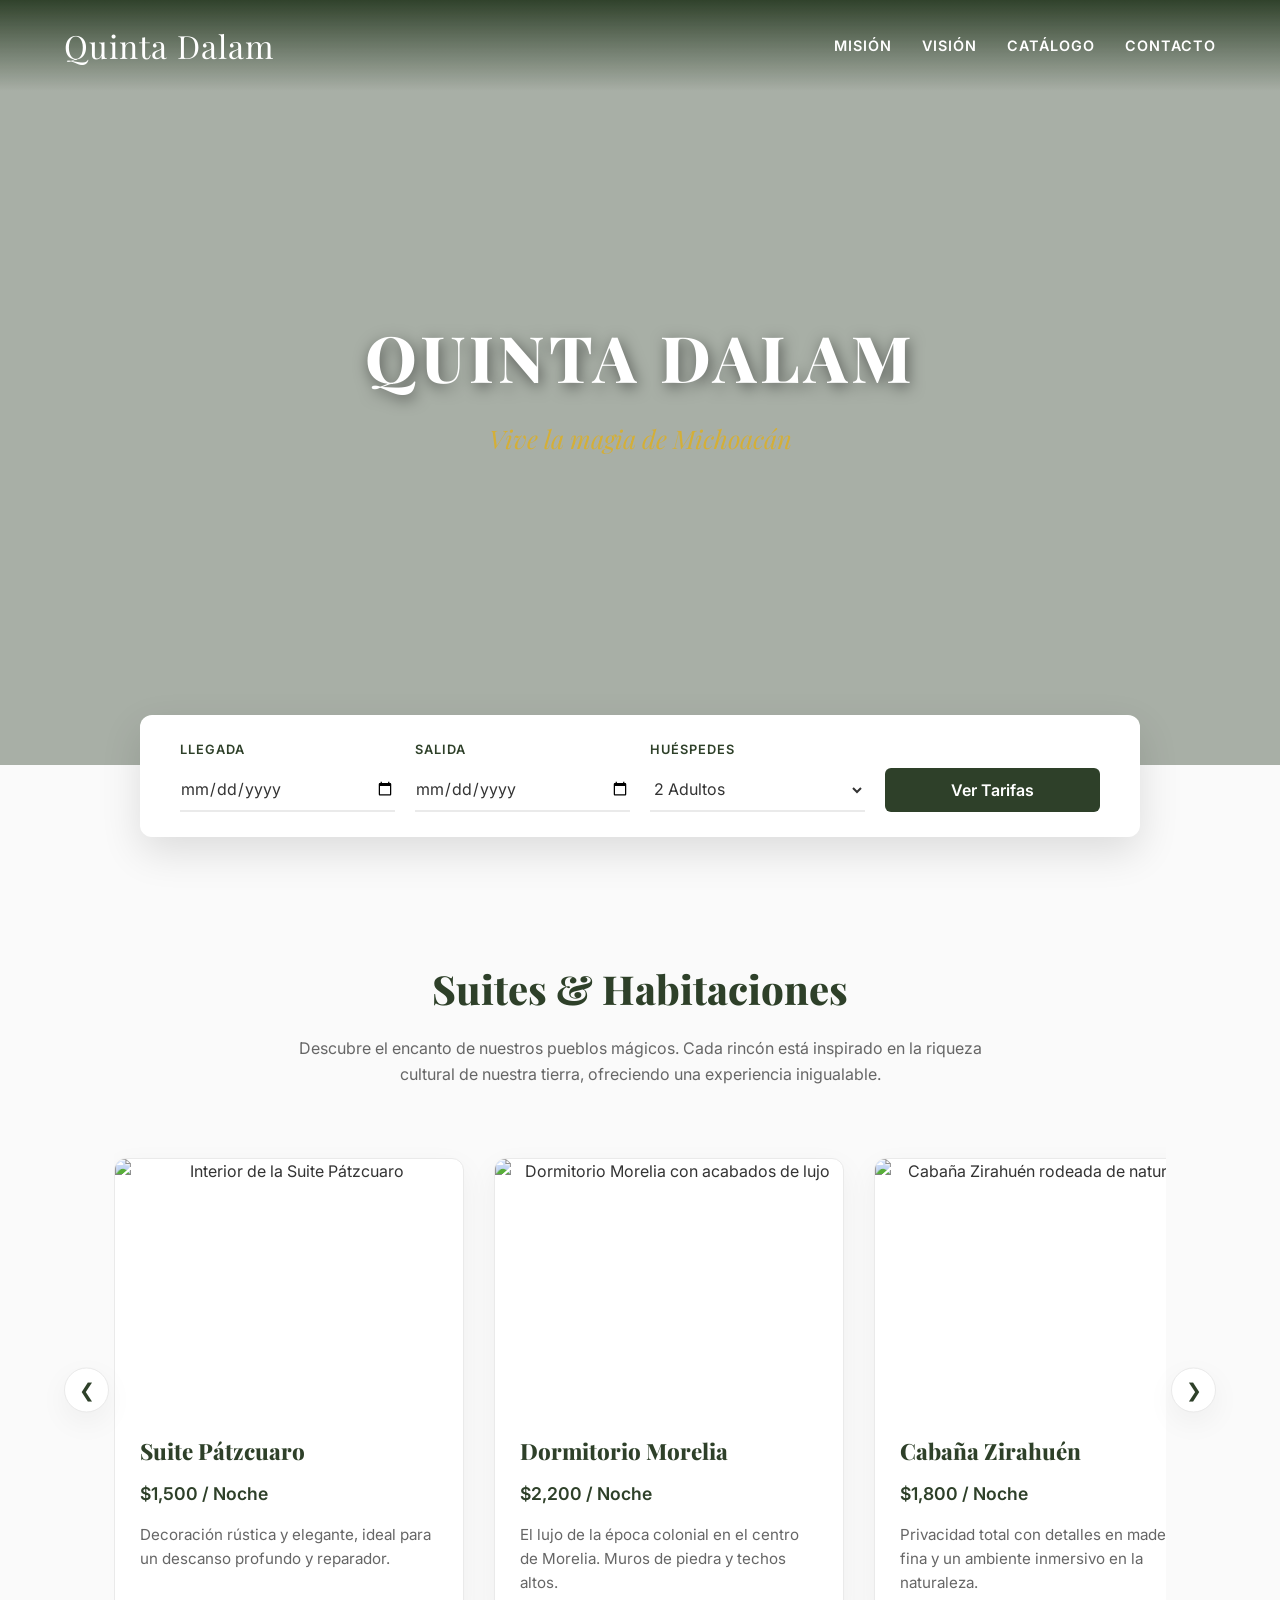
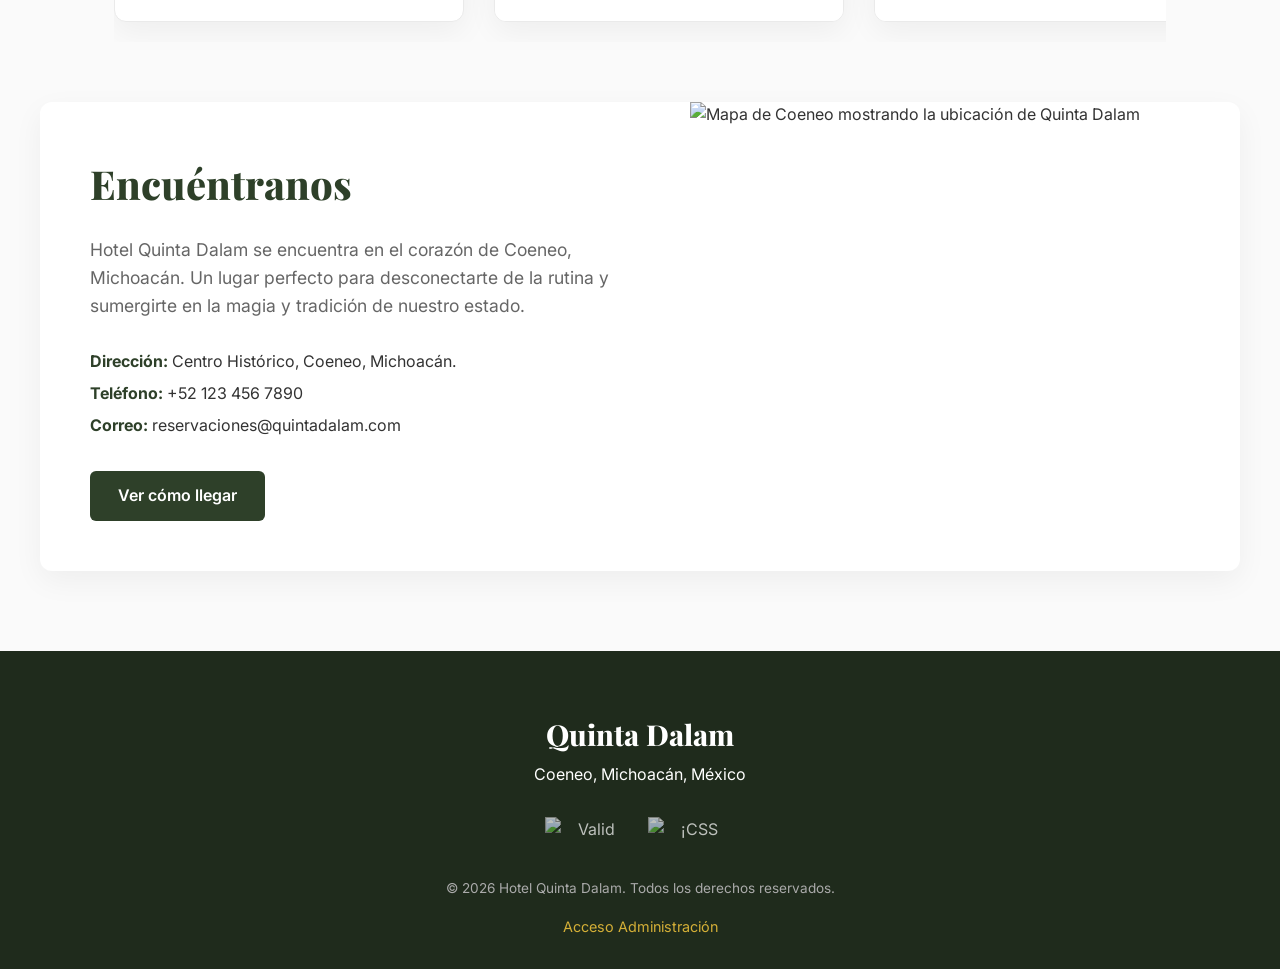
==== commit 4fa53684: "video en hero del index" ====
--- a/index.html
+++ b/index.html
@@ -27,7 +27,17 @@
 
     <main>
         <section class="hero">
-            <img src="https://encrypted-tbn0.gstatic.com/images?q=tbn:ANd9GcRxVvcHK4cJ2F88JpZn5G6xatu8sJR5HIoruQ&s" alt="Fachada espectacular del Hotel Quinta Dalam en Michoacán" class="hero__bg">
+            <div class="hero__video-wrapper">
+                <iframe class="hero__iframe"
+                    src="https://www.youtube.com/embed/BzyIwJw_rcA?autoplay=1&mute=1&loop=1&playlist=BzyIwJw_rcA&controls=0&showinfo=0&rel=0&modestbranding=1&disablekb=1"
+                    frameborder="0"
+                    allow="autoplay; encrypted-media"
+                    allowfullscreen>
+                </iframe>
+            </div>
+            
+            <div class="hero__overlay"></div>
+
             <div class="hero__content">
                 <h1 class="hero__title">Quinta Dalam</h1>
                 <p class="hero__tagline">Vive la magia de Michoacán</p>
--- a/css/styles.css
+++ b/css/styles.css
@@ -132,35 +132,56 @@
 /* 
    5. LAYOUT: HERO SECTION
  */
+ 
 .hero {
     position: relative;
-    height: 85vh; /* Un poco menos de pantalla para invitar a hacer scroll */
+    height: 85vh;
     display: flex;
     justify-content: center;
     align-items: center;
     text-align: center;
-    overflow: hidden;
-}
-
-.hero__bg {
+    overflow: hidden; /*  corta lo que sobra del video */
+}
+
+/*para que el iframe cubra toda la pantalla sin franjas negras */
+.hero__video-wrapper {
+    position: absolute;
+    top: 50%;
+    left: 50%;
+    transform: translate(-50%, -50%);
+    width: 100vw;
+    height: 56.25vw; /* Mantiene la proporción 16:9 del video */
+    min-height: 100vh;
+    min-width: 177.77vh; /* Ajuste inverso para pantallas muy altas */
+    z-index: 1;
+    pointer-events: none; /* Evita que el usuario le dé clic o lo pause */
+}
+
+.hero__iframe {
+    width: 100%;
+    height: 100%;
+    border: none;
+}
+
+/* Filtro oscuro encima del video para que resalte el texto */
+.hero__overlay {
     position: absolute;
     top: 0;
     left: 0;
     width: 100%;
     height: 100%;
-    object-fit: cover;
-    z-index: 1;
-    filter: brightness(0.7); /* Oscurece la imagen para que el texto resalte */
+    background: rgba(46, 64, 41, 0.4); /* Un toque de tu verde bosque transparente */
+    z-index: 2;
 }
 
 .hero__content {
     position: relative;
-    z-index: 2;
+    z-index: 3; /* El texto va por encima de todo */
     padding: 0 20px;
 }
 
 .hero__title {
-    font-size: clamp(2.5rem, 5vw, 4.5rem); /* Responsive typography */
+    font-size: clamp(2.5rem, 5vw, 4.5rem);
     color: var(--color-white);
     text-transform: uppercase;
     letter-spacing: 4px;
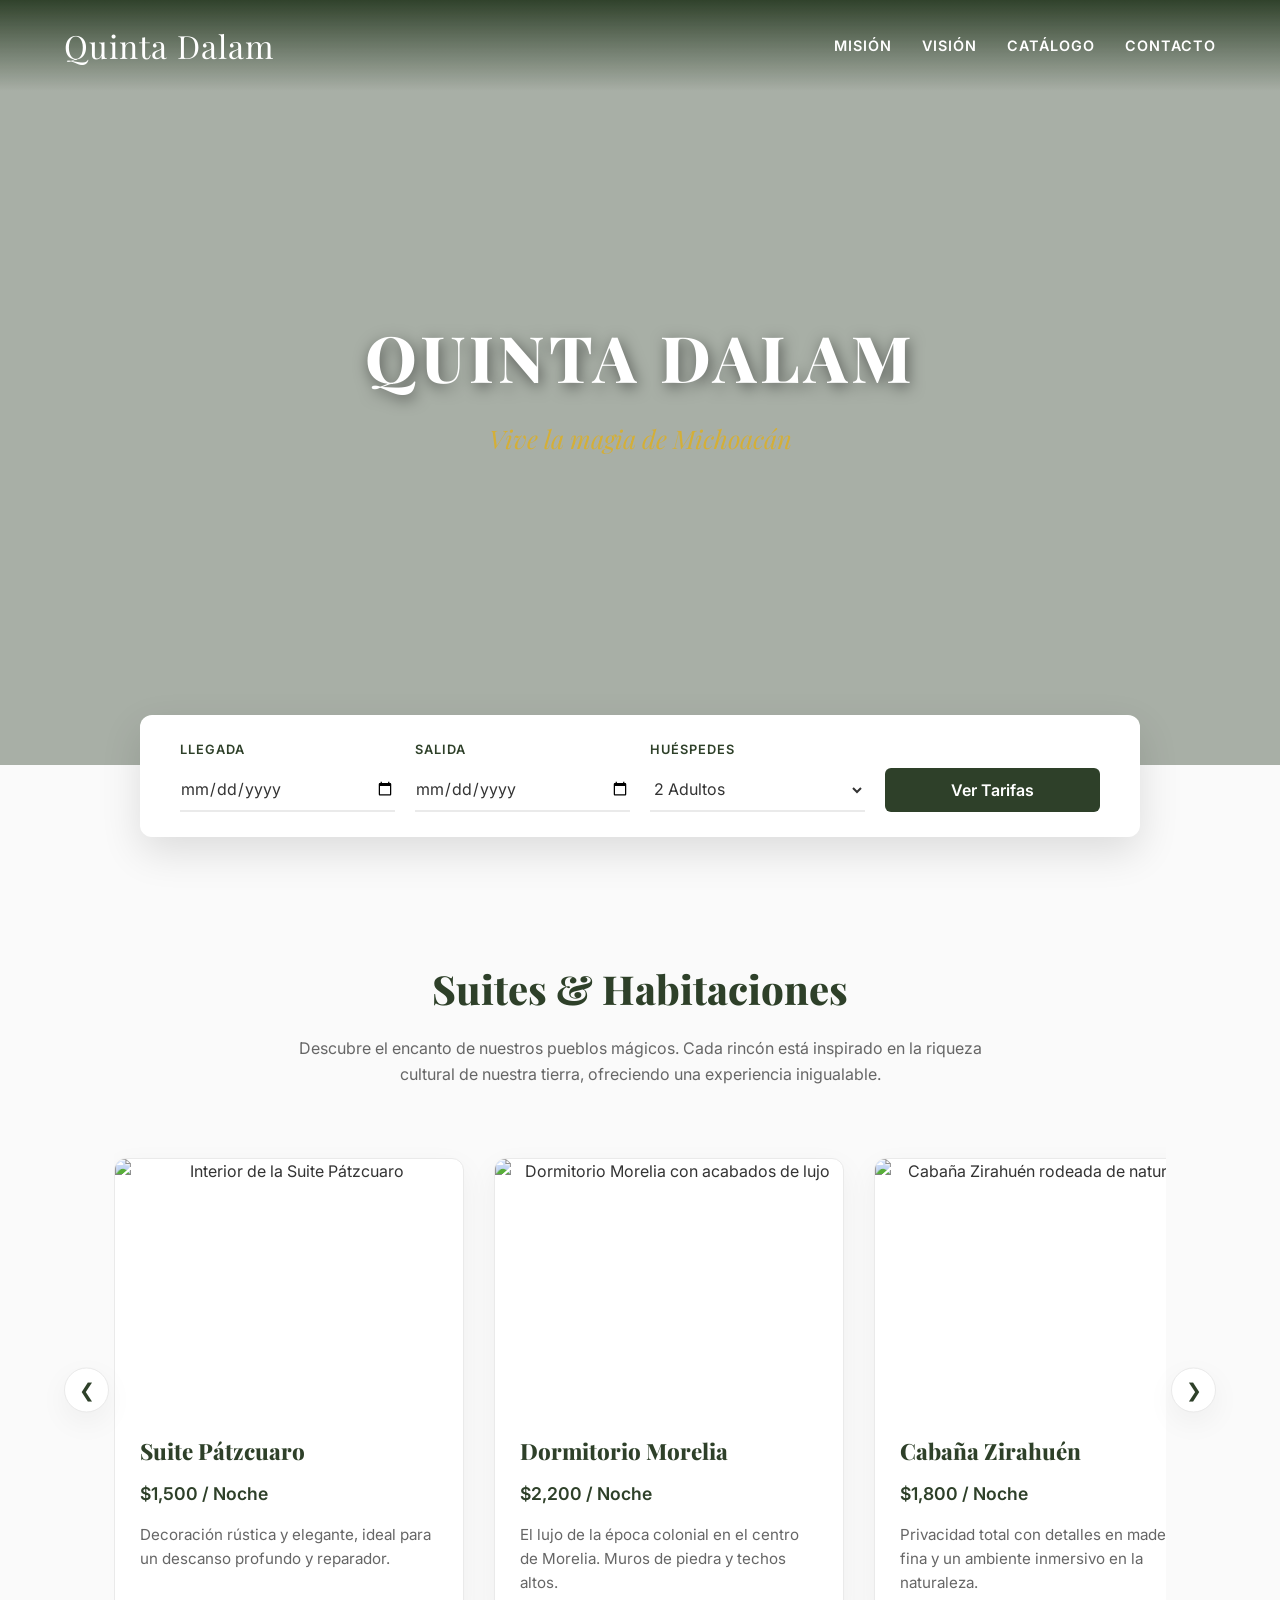
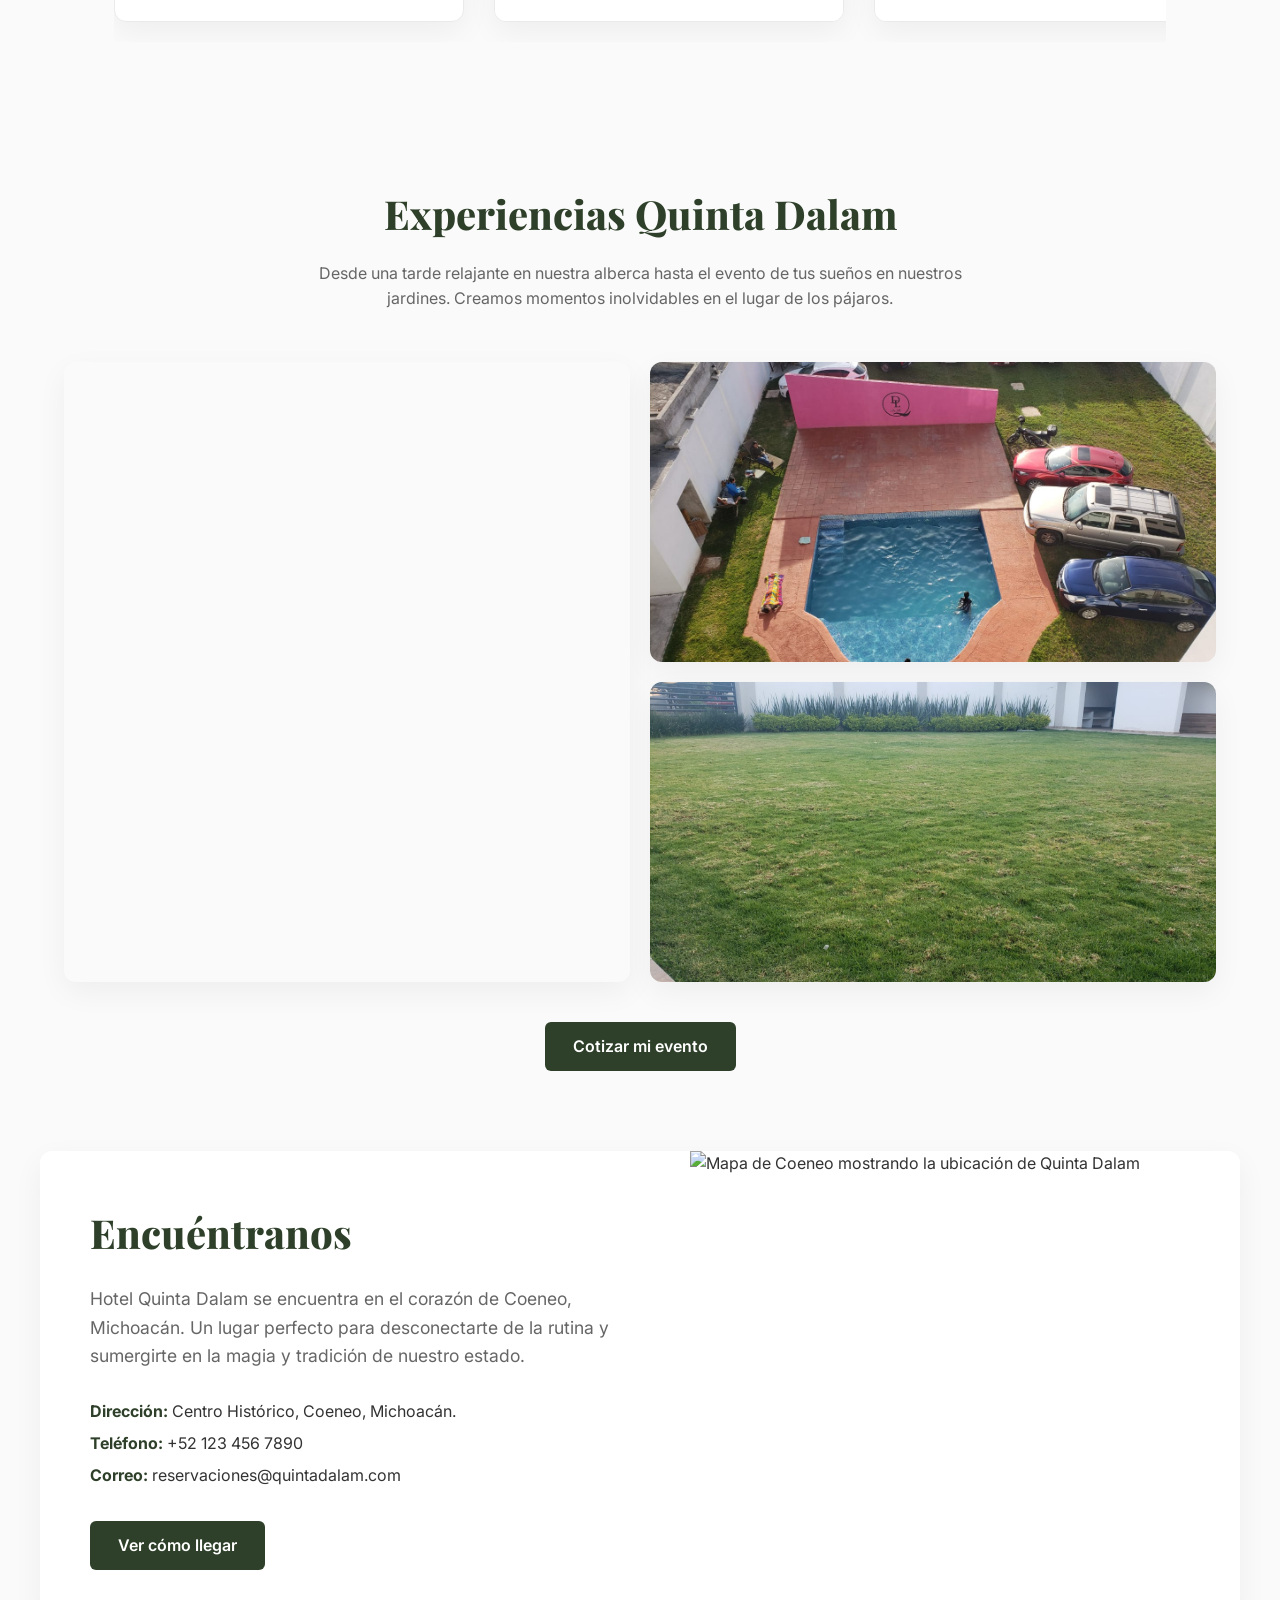
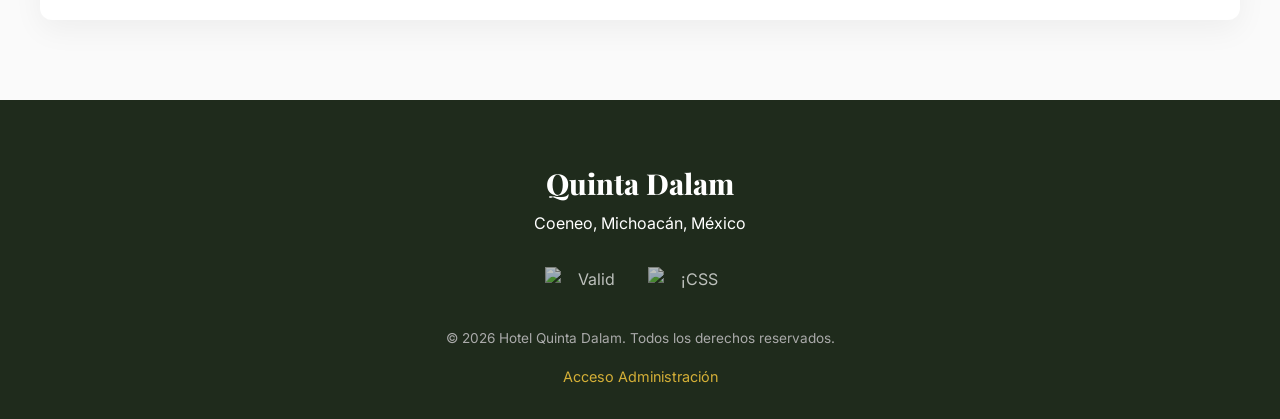
==== commit fc8e295d: "cambios con imágenes de hotel quinta dalam" ====
--- a/index.html
+++ b/index.html
@@ -115,6 +115,47 @@
         </section>
 
 
+        <section class="experience">
+            <div class="experience__header">
+                <h2 class="section-title">Experiencias Quinta Dalam</h2>
+                <p class="section-subtitle">Desde una tarde relajante en nuestra alberca hasta el evento de tus sueños en nuestros jardines. Creamos momentos inolvidables en el lugar de los pájaros.</p>
+            </div>
+            
+
+            <div class="experience__grid">
+
+                <div class="experience__item experience__item--large">
+                    <video src="img/instalaciones/WhatsApp Video 2026-04-08 at 9.57.13 AM.mp4" autoplay muted loop alt="Detalles de banquetes y decoración" class="experience__img">
+                    <div class="experience__overlay">
+                        <h3 class="experience__caption">Momentos Mágicos</h3>
+                        <p class="experience__sub-caption">Atención al detalle</p>
+                    </div>
+                </div>
+
+                <div class="experience__item">
+                    <img src="img/instalaciones/alberca.jpeg" alt="Alberca cristalina del Hotel Quinta Dalam" class="experience__img">
+                    <div class="experience__overlay">
+                        <h3 class="experience__caption">Relajación Total</h3>
+                        <p class="experience__sub-caption">Alberca al aire libre</p>
+                    </div>
+                </div>
+
+                <div class="experience__item">
+                    <img src="img/instalaciones/jardín.jpeg" alt="Jardín principal para eventos" class="experience__img">
+                    <div class="experience__overlay">
+                        <h3 class="experience__caption">Eventos Sociales</h3>
+                        <p class="experience__sub-caption">Jardines versátiles</p>
+                    </div>
+                </div>
+
+            </div>
+            
+            <div class="experience__cta">
+                <a href="contacto.html" class="btn btn--primary">Cotizar mi evento</a>
+            </div>
+        </section>
+
+
         <section class="location">
             <div class="location__content">
                 <h2 class="location__title">Encuéntranos</h2>
--- a/css/styles.css
+++ b/css/styles.css
@@ -790,4 +790,106 @@
     height: 100%;
     object-fit: cover; /* Asegura que el mapa llene el espacio sin deformarse */
     min-height: 350px;
+}
+
+
+/* =========================================
+   15. SECCIÓN EXPERIENCIAS (ALBERCA Y JARDÍN)
+========================================= */
+.experience {
+    padding: 80px 5%;
+    background-color: var(--color-bg-light);
+}
+
+.experience__header {
+    text-align: center;
+    margin-bottom: 50px;
+}
+
+.experience__grid {
+    display: grid;
+    grid-template-columns: repeat(4, 1fr);
+    grid-template-rows: repeat(2, 300px);
+    gap: 20px;
+    max-width: 1200px;
+    margin: 0 auto;
+}
+
+.experience__item {
+    position: relative;
+    overflow: hidden;
+    border-radius: var(--border-radius-main);
+    box-shadow: var(--shadow-soft);
+}
+
+/* La imagen de la alberca ocupará más espacio (2x2) */
+.experience__item--large {
+    grid-column: span 2;
+    grid-row: span 2;
+}
+
+/* Las otras dos imágenes ocuparán el resto (2x1 cada una) */
+.experience__item:not(.experience__item--large) {
+    grid-column: span 2;
+}
+
+.experience__img {
+    width: 100%;
+    height: 100%;
+    object-fit: cover;
+    transition: var(--transition-smooth);
+}
+
+/* Efecto hover con texto que aparece */
+.experience__overlay {
+    position: absolute;
+    bottom: 0;
+    left: 0;
+    width: 100%;
+    padding: 30px;
+    background: linear-gradient(to top, rgba(0,0,0,0.7), transparent);
+    color: var(--color-white);
+    transform: translateY(20px);
+    opacity: 0;
+    transition: var(--transition-smooth);
+}
+
+.experience__item:hover .experience__overlay {
+    transform: translateY(0);
+    opacity: 1;
+}
+
+.experience__item:hover .experience__img {
+    transform: scale(1.1);
+}
+
+.experience__caption {
+    font-family: var(--font-heading);
+    font-size: 1.5rem;
+    margin-bottom: 5px;
+}
+
+.experience__sub-caption {
+    font-size: 0.9rem;
+    text-transform: uppercase;
+    letter-spacing: 1px;
+    color: var(--color-accent);
+}
+
+.experience__cta {
+    text-align: center;
+    margin-top: 40px;
+}
+
+/* Responsive para la cuadrícula */
+@media (max-width: 768px) {
+    .experience__grid {
+        grid-template-columns: 1fr;
+        grid-template-rows: auto;
+    }
+    .experience__item--large, .experience__item:not(.experience__item--large) {
+        grid-column: span 1;
+        grid-row: auto;
+        height: 300px;
+    }
 }
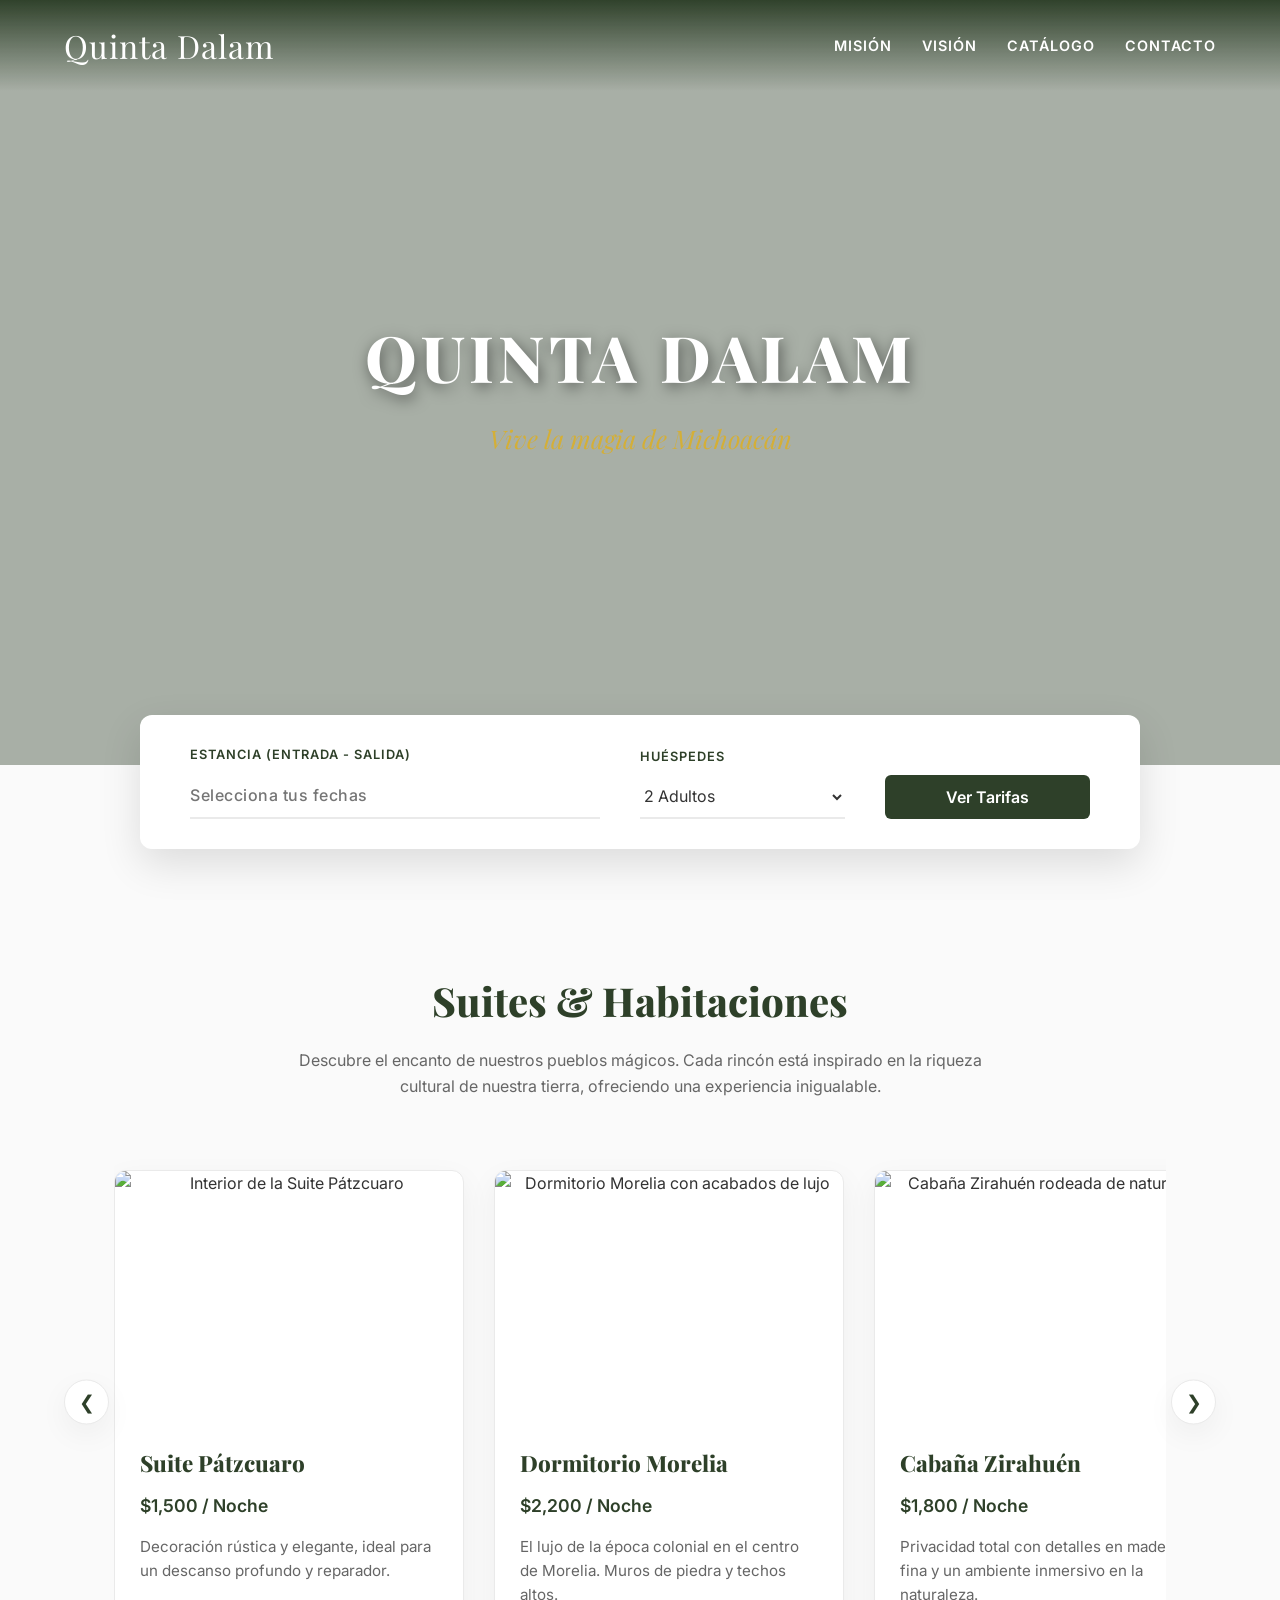
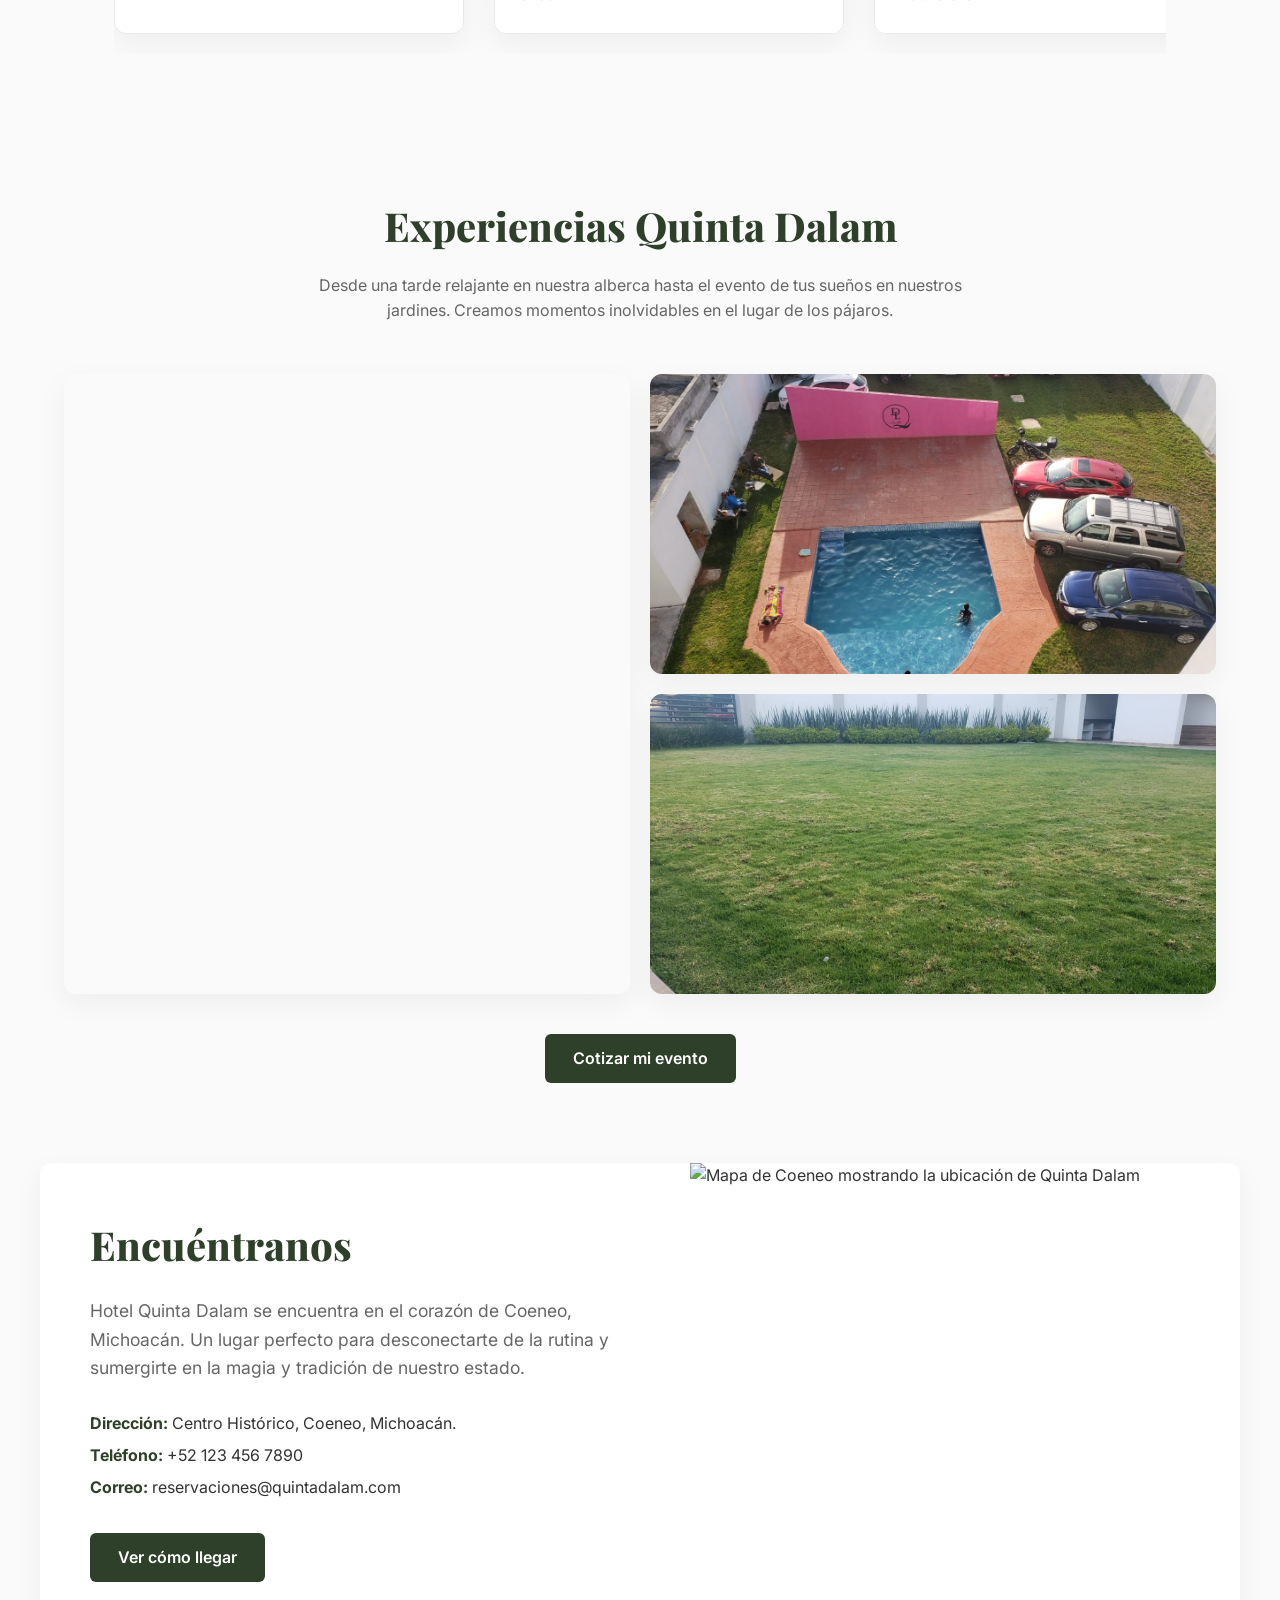
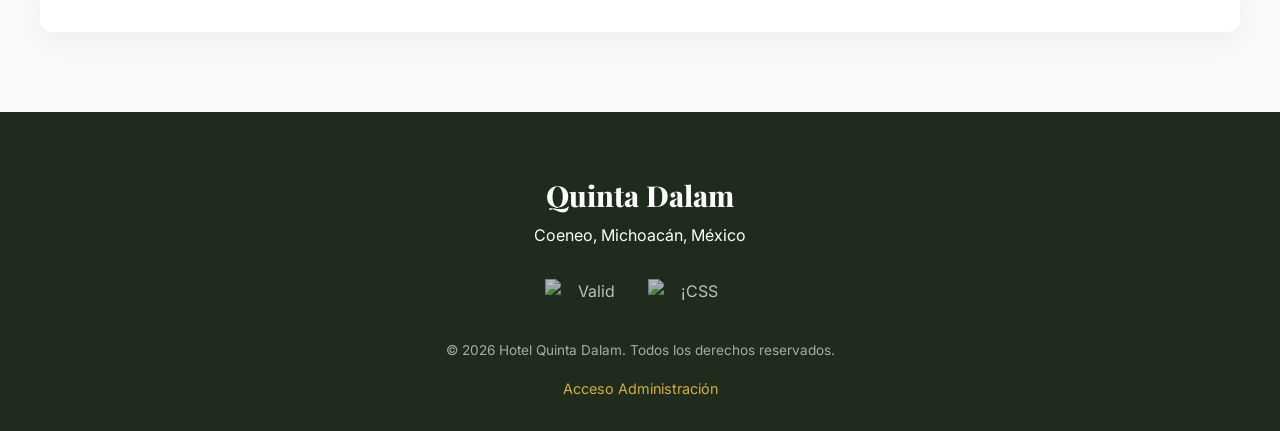
==== commit 6e14be7f: "reservaciones" ====
--- a/index.html
+++ b/index.html
@@ -8,6 +8,11 @@
     <!--<link rel="stylesheet" href="css/forms.css">-->
     <link rel="stylesheet" href="https://cdn.jsdelivr.net/gh/dianacamposrosas/Proyecto-Hotel@main/css/forms.css">
     <script src="https://code.jquery.com/jquery-3.7.1.min.js"></script>
+    <!-- Flatpickr CSS -->
+    <link rel="stylesheet" href="https://cdn.jsdelivr.net/npm/flatpickr/dist/flatpickr.min.css">
+    <!-- Tema oscuro o rústico si prefieres, pero lo estilizaremos con tu CSS -->
+    <script src="https://cdn.jsdelivr.net/npm/flatpickr"></script>
+    <script src="https://npmcdn.com/flatpickr/dist/l10n/es.js"></script> <!-- Para que esté en español -->
 </head>
 <body>
 
@@ -46,13 +51,10 @@
 
         <section class="booking-bar" aria-label="Búsqueda de disponibilidad">
             <div class="booking-bar__field">
-                <label for="checkin" class="booking-bar__label">Llegada</label>
-                <input type="date" id="checkin" class="booking-bar__input" required>
-            </div>
-            <div class="booking-bar__field">
-                <label for="checkout" class="booking-bar__label">Salida</label>
-                <input type="date" id="checkout" class="booking-bar__input" required>
-            </div>
+                <label for="dateRange" class="booking-bar__label">Estancia (Entrada - Salida)</label>
+                <input type="text" id="dateRange" class="booking-bar__input" placeholder="Selecciona tus fechas" readonly>
+            </div>
+    
             <div class="booking-bar__field">
                 <label for="guests" class="booking-bar__label">Huéspedes</label>
                 <select id="guests" class="booking-bar__select">
@@ -125,7 +127,7 @@
             <div class="experience__grid">
 
                 <div class="experience__item experience__item--large">
-                    <video src="img/instalaciones/WhatsApp Video 2026-04-08 at 9.57.13 AM.mp4" autoplay muted loop alt="Detalles de banquetes y decoración" class="experience__img">
+                    <video src="img/instalaciones/WhatsApp Video 2026-04-08 at 9.57.13 AM.mp4" autoplay muted loop alt="Detalles de banquetes y decoración" class="experience__img"></video>
                     <div class="experience__overlay">
                         <h3 class="experience__caption">Momentos Mágicos</h3>
                         <p class="experience__sub-caption">Atención al detalle</p>
@@ -209,6 +211,54 @@
                 let scrollAmount = $('.room-card').outerWidth(true);
                 track.animate({ scrollLeft: '-=' + scrollAmount }, 400);
             });
+
+            $('#btnReservaEfecto').click(function() {
+                // 1. Accedemos a la instancia de Flatpickr para obtener objetos de fecha reales
+                const fp = document.querySelector("#dateRange")._flatpickr;
+                const selectedDates = fp.selectedDates;
+                const guests = $('#guests').val();
+                const dateValue = $('#dateRange').val();
+
+                // 2. Validamos que haya seleccionado Entrada y Salida
+                if (selectedDates.length < 2) {
+                    alert("Por favor, selecciona un rango de fechas completo (Entrada y Salida).");
+                    return;
+                }
+
+                // 3. Calcular noches usando milisegundos (objetos Date puros de Flatpickr)
+                const d1 = selectedDates[0];
+                const d2 = selectedDates[1];
+                const diff = Math.abs(d2 - d1);
+                const nights = Math.ceil(diff / (1000 * 60 * 60 * 24));
+
+                // 4. Separar los strings para la URL basándonos en tu separador especial
+                const separador = "  ➔  ";
+                const partes = dateValue.split(separador);
+                const checkin = partes[0].trim();
+                const checkout = partes[1].trim();
+
+                // 5. Redirigir a la nueva página (codificando los strings para evitar errores)
+                window.location.href = `reservar.html?in=${encodeURIComponent(checkin)}&out=${encodeURIComponent(checkout)}&n=${nights}&g=${guests}`;
+            });
+
+            flatpickr("#dateRange", {
+                mode: "range",
+                minDate: "today",
+                dateFormat: "j M Y",
+                showMonths: 2,
+
+                // Forzamos el separador dentro de locale
+                locale: {
+                    ...flatpickr.l10ns.es,
+                    firstDayOfWeek: 1,
+                    rangeSeparator: "  ➔  ", 
+                },
+                // Añadimos una clase para poder darle el "paneo" en CSS
+                onReady: function(selectedDates, dateStr, instance) {
+                    $(instance.calendarContainer).addClass('quinta-calendar-style');
+                }
+            });
+
         });
     </script>
 </body>
--- a/css/styles.css
+++ b/css/styles.css
@@ -209,9 +209,10 @@
     border-radius: 12px;
     box-shadow: var(--shadow-hover);
     display: grid;
-    grid-template-columns: repeat(auto-fit, minmax(150px, 1fr));
-    gap: 20px;
+    grid-template-columns: 2fr 1fr 1fr;
+    gap: 40px;
     align-items: end;
+    padding: 30px 50px;
 }
 
 .booking-bar__field {
@@ -867,6 +868,7 @@
     font-family: var(--font-heading);
     font-size: 1.5rem;
     margin-bottom: 5px;
+    color: var(--color-white);
 }
 
 .experience__sub-caption {
@@ -892,4 +894,652 @@
         grid-row: auto;
         height: 300px;
     }
+}
+
+/* =========================================
+   FLATPICKR UNIFICADO - ESTILO QUINTA DALAM
+   ========================================= */
+
+   
+/* 1. Contenedor Principal (Ancho total para evitar que se corte el domingo) */
+.flatpickr-calendar {
+    padding: 10px !important; /* El "aire" que buscabas en los bordes */
+    width: 350px !important;  /* Lo hacemos un poco más ancho para que luzca */
+    border-radius: 15px !important; /* Bordes más suaves */
+}
+.flatpickr-calendar.multiMonth {
+    width: 620px !important; /* Aumentado para dar espacio al gap y línea */
+    box-sizing: content-box !important;
+}
+
+.quinta-calendar-style {
+    padding: 20px !important; /* Más aire alrededor */
+    border: none !important;
+    box-shadow: 0 15px 40px rgba(0,0,0,0.12) !important;
+    border-radius: 20px !important;
+    background: #fff !important;
+}
+
+/* 2. Encabezado y Separación de Meses */
+.flatpickr-months {
+    padding: 10px 0 !important;
+}
+
+.flatpickr-current-month .cur-month,
+.flatpickr-current-month input.cur-year {
+    font-weight: 600 !important;
+    color: var(--color-primary) !important;
+}
+
+.flatpickr-weekday {
+    font-weight: 600 !important;
+    color: var(--color-text-muted) !important;
+}
+
+/* 3. El Input en la Booking Bar */
+.booking-bar__input#dateRange {
+    font-weight: 500;
+    letter-spacing: 0.5px;
+    padding: 12px 0;
+    cursor: pointer;
+    border-bottom: 2px solid var(--color-border);
+    background: transparent;
+}
+
+/* 4. Días Seleccionados (Efecto Barra Unida) */
+
+/* Inicio del rango */
+.flatpickr-day.startRange {
+    background: var(--color-primary) !important;
+    border-color: var(--color-primary) !important;
+    color: white !important;
+    border-radius: 8px 0 0 8px !important;
+}
+
+/* Fin del rango */
+.flatpickr-day.endRange {
+    background: var(--color-primary) !important;
+    border-color: var(--color-primary) !important;
+    color: white !important;
+    border-radius: 0 8px 8px 0 !important;
+}
+
+/* Día único seleccionado */
+.flatpickr-day.startRange.endRange {
+    border-radius: 8px !important;
+}
+
+/* Días en medio (Unión perfecta sin huecos) */
+.flatpickr-day.inRange {
+    background: #edf7ea !important;
+    color: var(--color-primary) !important;
+    border-radius: 0 !important;
+    border-color: transparent !important;
+    /* Ajuste de sombras para que se "peguen" los cuadros */
+    box-shadow: -5px 0 0 #edf7ea, 10px 0 0 #edf7ea !important;
+}
+
+/* 5. Hovers y Enfoque */
+.flatpickr-day:hover:not(.startRange):not(.endRange) {
+    background: #e2ecd6 !important;
+    color: var(--color-primary-dark) !important;
+    border-color: transparent !important;
+}
+
+.flatpickr-day:focus {
+    outline: none;
+}
+
+/* Limpieza de bordes extra */
+.flatpickr-day.selected.inRange, 
+.flatpickr-day.startRange.inRange, 
+.flatpickr-day.endRange.inRange {
+    border-color: var(--color-primary) !important;
+}
+
+
+/* Reservas */
+
+/* Contenedor Principal de la página de reserva */
+.booking-page {
+    background-color: #f9f9f9; /* Fondo muy claro para que resalten las tarjetas */
+    color: var(--color-text);
+}
+
+.booking-header {
+    background-color: #000; /* Negro sólido para contraste */
+    color: #fff;
+    padding: 20px 0;
+    position: sticky;
+    top: 0;
+    z-index: 1000;
+    box-shadow: 0 4px 20px rgba(0,0,0,0.15);
+}
+
+.booking-header__content {
+    max-width: 1200px;
+    margin: 0 auto;
+    display: flex;
+    justify-content: space-between;
+    align-items: center;
+    padding: 0 5%;
+}
+
+.logo-minimal {
+    font-family: var(--font-heading);
+    color: var(--color-accent); /* Tu dorado/acento */
+    text-decoration: none;
+    font-size: 1.5rem;
+    letter-spacing: 2px;
+    text-transform: uppercase;
+}
+
+.booking-header__summary {
+    display: flex;
+    gap: 20px;
+    align-items: center;
+}
+
+/* Las "Pills" de información */
+.summary-pill {
+    background: rgba(255, 255, 255, 0.1);
+    padding: 8px 18px;
+    border-radius: 50px;
+    border: 1px solid rgba(255, 255, 255, 0.2);
+    display: flex;
+    flex-direction: column;
+}
+
+.pill-label {
+    font-size: 0.65rem;
+    text-transform: uppercase;
+    color: var(--color-accent);
+    letter-spacing: 1px;
+    margin-bottom: 2px;
+}
+
+#labelFechas, #labelNoches, #labelGuests {
+    font-size: 0.9rem;
+    font-weight: 300;
+}
+
+.btn-edit {
+    background: transparent;
+    border: 1px solid var(--color-accent);
+    color: var(--color-accent);
+    padding: 10px 20px;
+    border-radius: 50px;
+    cursor: pointer;
+    transition: all 0.3s ease;
+    font-size: 0.8rem;
+    text-transform: uppercase;
+}
+
+.btn-edit:hover {
+    background: var(--color-accent);
+    color: #000;
+}
+
+.booking-main {
+    max-width: 100%;
+    margin: 40px auto;
+    padding: 0 5%;
+}
+
+/* Ajuste de la cuadrícula principal para eliminar el hueco izquierdo */
+.booking-grid {
+    display: grid !important;
+    grid-template-columns: 1fr 350px !important; /* La lista ocupa todo el resto (1fr), el ticket fijo */
+    gap: 40px !important;
+    width: 95% !important; /* Usamos casi todo el ancho de la pantalla */
+    max-width: 1400px !important; /* Pero con un límite para pantallas muy grandes */
+    margin: 40px auto !important; /* Centra el bloque completo, no solo el contenido */
+    padding: 0 5% !important;
+}
+
+/* Título de la sección */
+.results-title {
+    font-family: var(--font-heading);
+    font-size: 2rem;
+    margin-bottom: 30px;
+    position: relative;
+    padding-bottom: 10px;
+}
+
+.results-title::after {
+    content: '';
+    position: absolute;
+    bottom: 0;
+    left: 0;
+    width: 60px;
+    height: 2px;
+    background: var(--color-accent);
+}
+
+/* Columna del Ticket (Sticky) */
+.booking-aside {
+    position: sticky !important;
+    top: 230px !important; /* Distancia desde la parte de arriba de la pantalla */
+    height: fit-content; /* Vital para que el sticky funcione */
+    z-index: 10;
+}
+
+.booking-ticket {
+    background: #fff;
+    border-radius: 15px;
+    padding: 25px;
+    box-shadow: 0 10px 30px rgba(0,0,0,0.1);
+    border-top: 5px solid var(--color-primary);
+}
+
+.booking-ticket h3 {
+    font-family: var(--font-heading);
+    border-bottom: 1px solid #eee;
+    padding-bottom: 15px;
+    margin-bottom: 20px;
+    text-align: center;
+}
+
+@media (max-width: 992px) {
+    .booking-grid {
+        grid-template-columns: 1fr;
+    }
+    
+    .booking-header__content {
+        flex-direction: column;
+        gap: 20px;
+    }
+
+    .booking-aside {
+        position: relative;
+        top: 0;
+        order: -1; /* El ticket sale arriba en móvil para que vean el precio */
+        margin-bottom: 30px;
+    }
+}
+/* Integración en el Header */
+.booking-data-bar {
+    display: flex;
+    background: rgba(255, 255, 255, 0.1);
+    padding: 8px 25px;
+    border-radius: 12px;
+    border: 1px solid var(--color-accent);
+    gap: 30px;
+    align-items: center;
+}
+
+.data-group {
+    display: flex;
+    flex-direction: column;
+}
+
+.data-label {
+    font-size: 0.65rem;
+    text-transform: uppercase;
+    color: var(--color-accent);
+    font-weight: 600;
+}
+
+.data-value {
+    color: var(--color-white);
+    font-size: 0.9rem;
+    font-weight: 300;
+}
+
+.btn-edit-simple {
+    background: transparent;
+    border: none;
+    color: var(--color-accent);
+    text-decoration: underline;
+    font-size: 0.75rem;
+    cursor: pointer;
+    text-transform: uppercase;
+}
+
+/* El Ticket con la estética del sitio */
+.booking-ticket {
+    background: var(--color-white);
+    border: 1px solid var(--color-border);
+    border-top: 4px solid var(--color-primary); /* Detalle en verde */
+    padding: 30px;
+    border-radius: var(--border-radius-main);
+    box-shadow: var(--shadow-soft);
+}
+
+.booking-ticket h3 {
+    font-family: var(--font-heading);
+    color: var(--color-primary);
+    text-align: center;
+    margin-bottom: 20px;
+}
+
+/* Estilo Píldora para la página de reserva */
+.booking-edit-pill {
+    display: flex;
+    flex-direction: row;
+    align-items: center;
+    justify-content: center;
+    background: transparent; /* Sin fondo */
+    border: none; /* Sin bordes */
+    box-shadow: none; /* Sin sombras */
+    width: 100%;
+    margin: 0 auto;
+}
+
+.edit-field {
+    display: flex;
+    flex-direction: column;
+    padding: 0 40px;
+    /* Un separador muy sutil entre campos, opcional */
+    border-right: 1px solid rgba(255, 255, 255, 0.1); 
+    flex-shrink: 0;
+}
+
+.edit-field.no-border {
+    border-right: none;
+}
+
+/* Títulos en DORADITO como te gustaba */
+.edit-label {
+    font-size: 0.7rem;
+    color: var(--color-accent) !important; /* Dorado */
+    text-transform: uppercase;
+    font-weight: 700;
+    letter-spacing: 2px;
+    margin-bottom: 5px;
+}
+
+/* Los valores (Fechas y Select) en BLANCO */
+.edit-input {
+    background: transparent !important;
+    border: none !important;
+    color: #ffffff !important;
+    font-family: var(--font-body);
+    font-size: 1.2rem; /* Un poco más grande para que luzca */
+    font-weight: 500;
+    width: 350px !important;
+    cursor: pointer;
+    outline: none;
+}
+
+.edit-select {
+    background: rgb(35,49,32) !important;
+    border: none !important;
+    color: #ffffff !important;
+    font-family: var(--font-body);
+    font-size: 1.1rem;
+    font-weight: 500;
+    cursor: pointer;
+    outline: none;
+    padding: 10px;
+    
+}
+
+/* Estilo extra para cuando pasas el mouse (algunos navegadores lo permiten) */
+.edit-select option:hover {
+    background-color: var(--color-accent) !important;
+    color: var(--color-primary-dark) !important;
+}
+
+/* Ajuste para el select mismo para asegurar que el navegador no meta mano */
+.edit-select {
+    color-scheme: dark; /* Esto le dice al navegador que use el modo oscuro nativo */
+}
+
+/* El número de noches */
+.edit-nights {
+    color: #ffffff;
+    font-size: 1.3rem;
+    font-weight: 700;
+    text-align: center;
+}
+
+
+/* Responsive para que no se rompa en tablets */
+@media (max-width: 900px) {
+    .booking-edit-pill {
+        flex-direction: column;
+        border-radius: 20px;
+        padding: 20px;
+    }
+    .edit-field {
+        border-right: none;
+        border-bottom: 1px solid #eee;
+        padding: 10px 0;
+        width: 100%;
+        text-align: center;
+    }
+    .edit-input { width: 100%; text-align: center; }
+}
+
+/* =========================================
+   TARJETAS DE RESERVA ESTILO CATÁLOGO
+   ========================================= */
+
+.booking-list .catalog-item {
+    display: flex !important;
+    flex-direction: row !important;
+    width: 100% !important;
+    min-height: 400px; /* Altura mínima para que luzcan */
+    margin-bottom: 30px !important;
+    background: #fff;
+    border-radius: 12px;
+    overflow: hidden;
+    box-shadow: 0 4px 15px rgba(0,0,0,0.05);
+}
+
+/* Contenedor de la imagen: Forzamos que ocupe todo el alto */
+.booking-list .catalog-item__img-wrapper {
+    width: 40% !important; /* Ajusta el ancho de la foto */
+    position: relative;
+    overflow: hidden;
+    flex-shrink: 0;
+}
+
+/* La imagen mágica que rellena todo */
+.booking-list .catalog-item__img {
+    width: 100% !important;
+    height: 100% !important; /* Ocupa el 100% del alto del contenedor */
+    object-fit: cover !important; /* Recorta la imagen para llenar el espacio sin estirarse */
+    display: block;
+}
+
+/* Contenido del texto */
+.booking-list .catalog-item__content {
+    width: 60% !important;
+    padding: 30px !important;
+    display: flex;
+    flex-direction: column;
+    justify-content: space-between; /* Separa el título del botón de reserva */
+}
+
+/* Ajuste para que las etiquetas (tags) y títulos no se amontonen */
+.booking-list .catalog-item__tag {
+    display: inline-block;
+    margin-bottom: 10px;
+}
+
+.booking-list .catalog-item__title {
+    margin-bottom: 15px;
+    font-size: 1.8rem;
+}
+
+/* =========================================
+   OPERACIÓN RESCATE: IZQUIERDA TOTAL
+   ========================================= */
+
+/* 1. Forzamos que el contenedor de la cuadrícula ocupe todo el ancho */
+.booking-grid {
+    display: grid !important;
+    grid-template-columns: 1fr 350px !important; 
+    width: 100% !important;
+    max-width: 100% !important; /* Eliminamos cualquier límite de ancho */
+    margin: 40px 0 !important;   /* Quitamos el 'auto' del margen lateral */
+    padding-left: 5% !important; /* Solo un poco de aire al borde */
+    justify-content: start !important;
+    text-align: left !important;
+}
+
+/* 2. La columna donde viven las habitaciones */
+.booking-list {
+    width: 100% !important;
+    max-width: none !important;
+    margin: 0 !important;
+    padding: 0 !important;
+    display: block !important; /* Rompemos cualquier flex centrado del padre */
+}
+
+/* 3. Aseguramos que la lista interna también se pegue */
+#habitacionesResultados.catalog-list {
+    width: 100% !important;
+    margin: 0 !important;
+    padding: 0 !important;
+    display: flex !important;
+    flex-direction: column !important;
+    align-items: flex-start !important; /* Alinea hijos a la izquierda */
+}
+
+/* 4. Las tarjetas: les quitamos cualquier rastro de centrado */
+.booking-list .catalog-item {
+    margin-left: 0 !important;
+    margin-right: 0 !important;
+    width: 100% !important; /* Que use todo el espacio del 1fr del grid */
+}
+
+.ticket-empty {
+    color: #999;
+    font-style: italic;
+    text-align: center;
+    padding: 20px 0;
+}
+
+/* Contenedor para alinear todo */
+.input-with-icon {
+    position: relative;
+    display: flex;
+    align-items: center;
+    width: 100%;
+}
+
+/* Forzar el color del icono */
+.input-with-icon i {
+    position: absolute;
+    left: 10px; /* Ajusta según prefieras */
+    color: #ffffff !important; /* Dorado Quinta Dalam directo */
+    font-size: 1.2rem !important;
+    z-index: 5; /* Para que quede por encima del fondo del input */
+    pointer-events: none;
+}
+
+/* Espacio en el input para que el texto no choque */
+#dateRange.edit-input {
+    padding-left: 40px !important; 
+    color: white !important; /* Color del texto del rango de fechas */
+}
+
+.input-with-icon:hover i {
+    color: #d4af37 !important;
+    transition: 0.3s;
+}
+
+/* Contenedor del Formulario */
+.checkout-card {
+    width: 100%;
+    background: white;
+    padding: 30px;
+    border-radius: 15px;
+    box-shadow: var(--shadow);
+    grid-column: 1 / -1; /* Ocupa todo el ancho */
+    animation: fadeIn 0.5s ease;
+}
+
+.form-grid {
+    display: grid;
+    grid-template-columns: 1fr 1fr;
+    gap: 20px;
+    margin-top: 20px;
+}
+
+.form-group {
+    display: flex;
+    flex-direction: column;
+    gap: 8px;
+}
+
+.form-group.full-width {
+    grid-column: span 2;
+}
+
+.form-group input, .form-group select, .form-group textarea {
+    padding: 12px;
+    border: 1px solid #ddd;
+    border-radius: 8px;
+    font-family: inherit;
+}
+
+/* Barra de Progreso */
+.stepper {
+    display: flex;
+    justify-content: space-between;
+    margin-bottom: 30px;
+    position: relative;
+}
+
+.step {
+    flex: 1;
+    text-align: center;
+    font-size: 0.85rem;
+    color: #999;
+    position: relative;
+    font-weight: 600;
+}
+
+.step.active {
+    color: var(--color-primary);
+}
+
+.step.active::after {
+    content: '';
+    position: absolute;
+    bottom: -10px;
+    left: 0;
+    width: 100%;
+    height: 3px;
+    background: var(--color-accent); /* La raya dorada que mencionaste */
+    transition: 0.3s;
+}
+
+/* Contenedor de la animación */
+.bird-container {
+    position: fixed;
+    pointer-events: none;
+    z-index: 9999;
+}
+
+/* El pajarito (usando un icono o forma simple) */
+.bird-particle {
+    position: fixed;
+    color: #d4af37; 
+    font-size: 24px;
+    pointer-events: none;
+    z-index: 999999 !important;
+    /* Duración aumentada a 3.5 segundos para un vuelo lento y elegante */
+    animation: flyAway 3.5s cubic-bezier(0.215, 0.61, 0.355, 1) forwards;
+    text-shadow: 0 4px 8px rgba(0,0,0,0.3);
+}
+
+@keyframes flyAway {
+    0% {
+        transform: translate(-50%, -50%) scale(0.5) rotate(0deg);
+        opacity: 0;
+    }
+    10% {
+        opacity: 1;
+        transform: translate(-50%, -50%) scale(1.2); /* Pequeño salto inicial */
+    }
+    100% {
+        /* Vuelo más extendido y con una rotación suave */
+        transform: translate(calc(-50% + var(--x)), calc(-50% + var(--y))) scale(0.3) rotate(var(--r));
+        opacity: 0;
+    }
 }
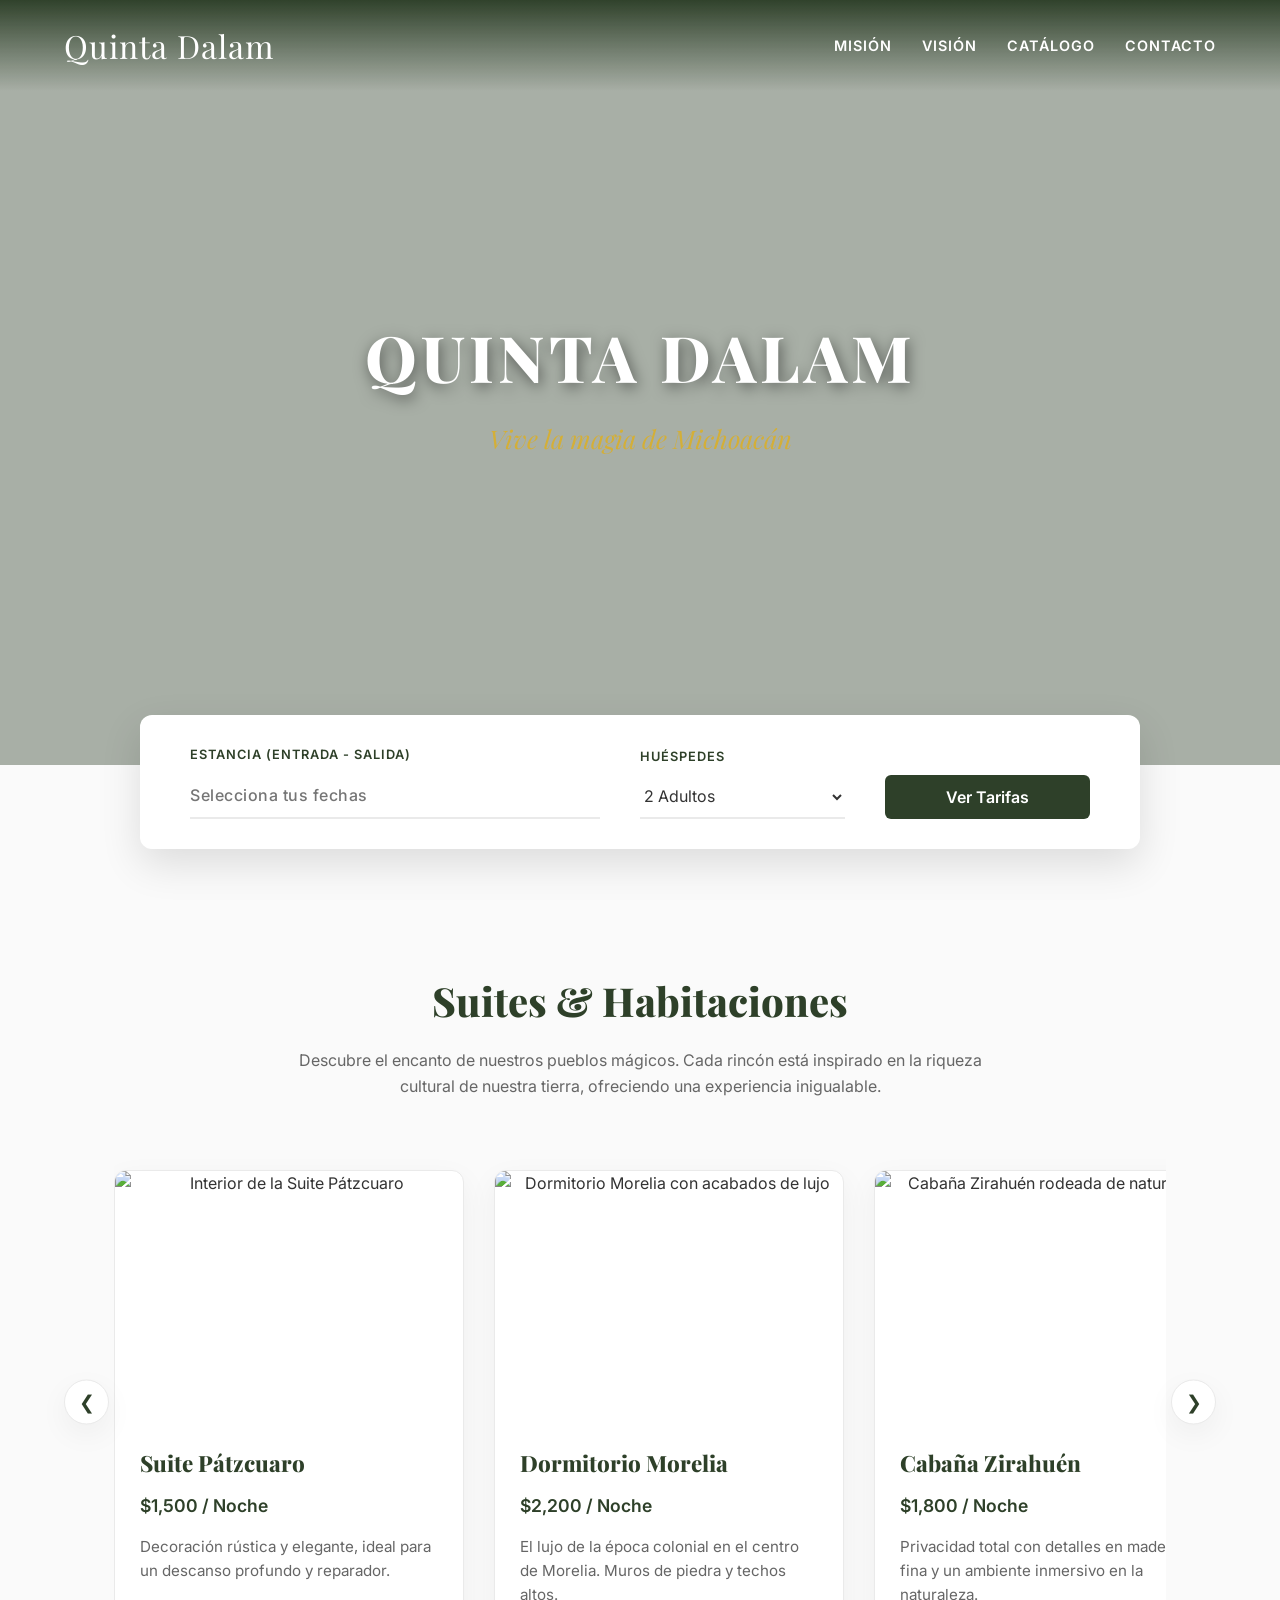
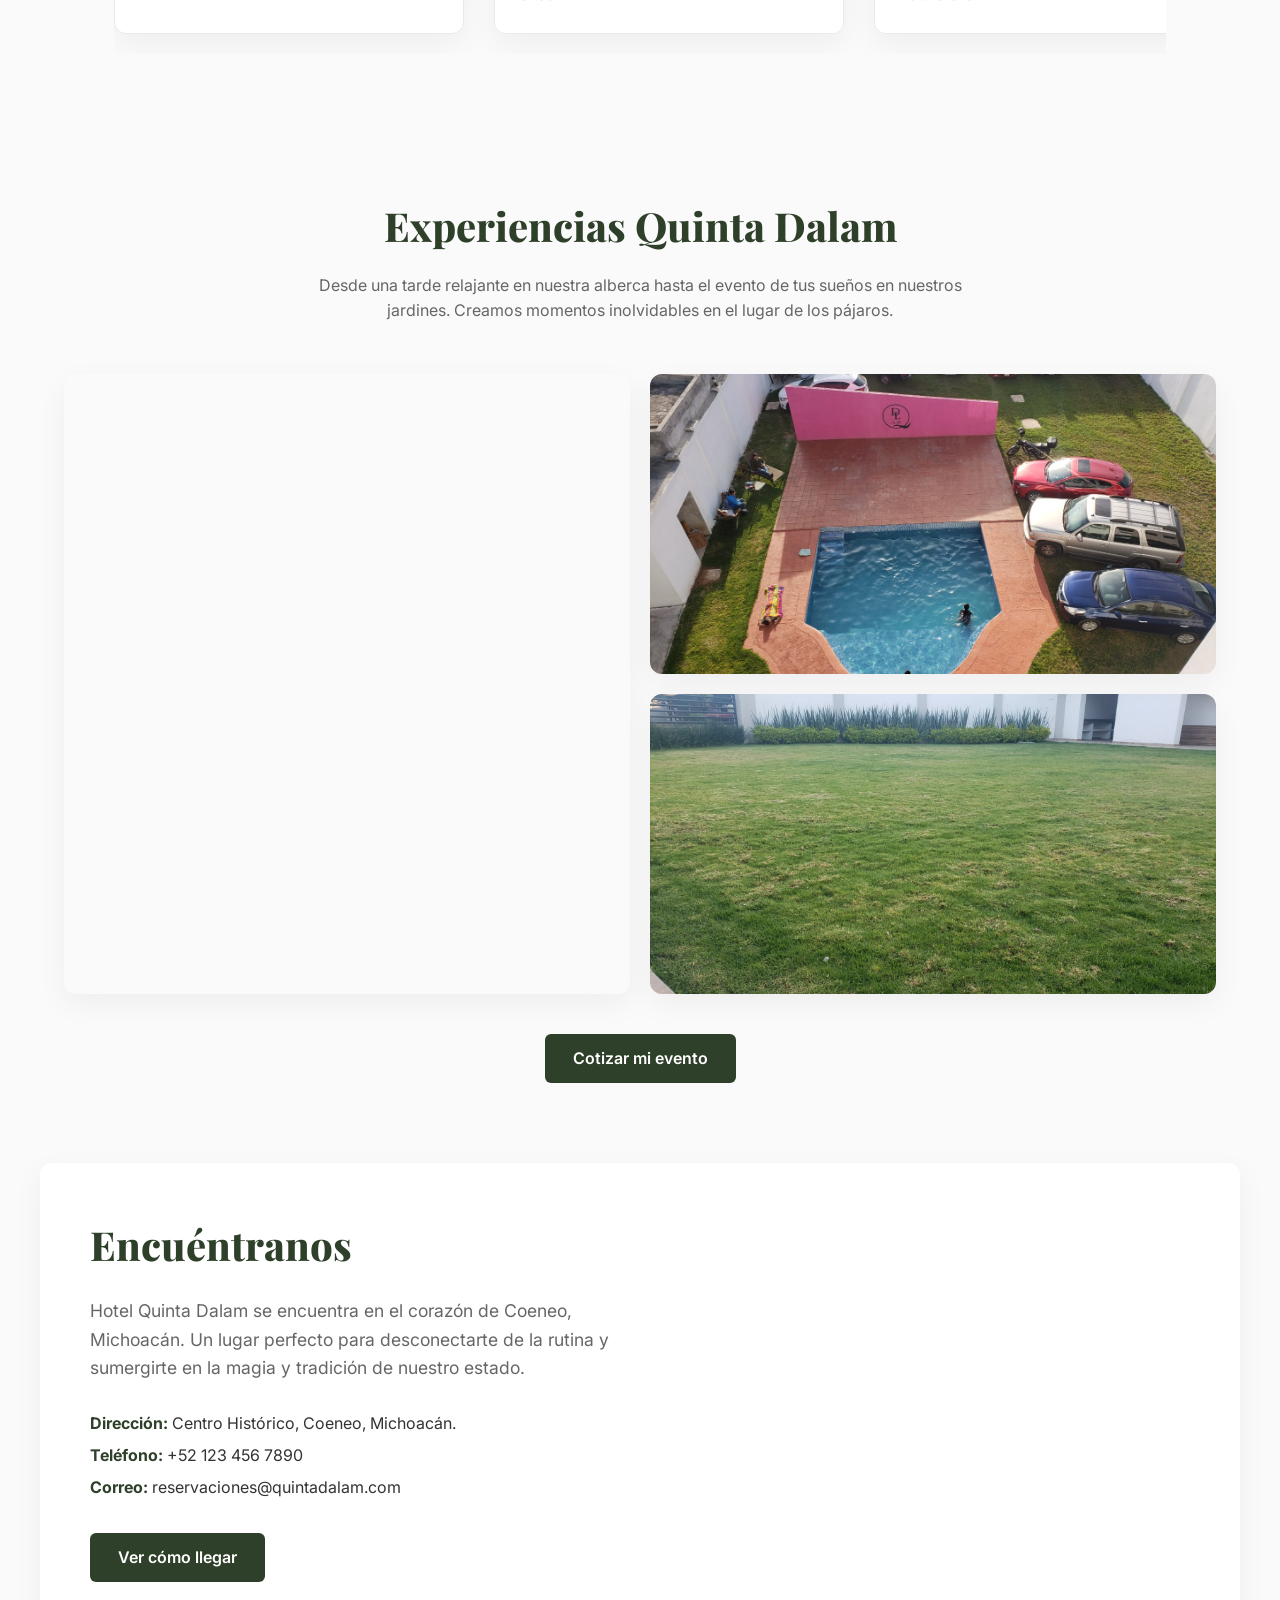
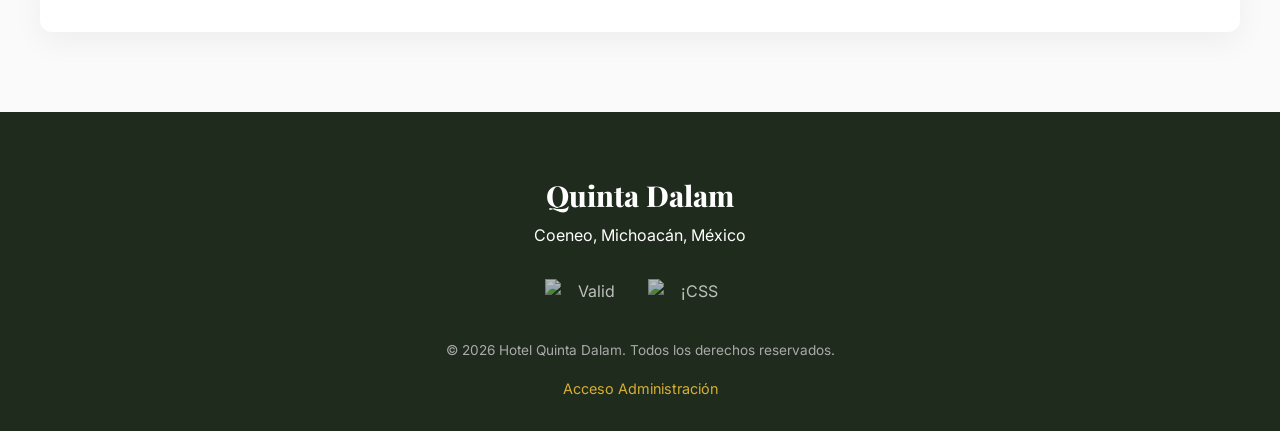
==== commit 0230c894: "añado iframe para mapa interactivo de google mapsn" ====
--- a/index.html
+++ b/index.html
@@ -172,7 +172,13 @@
                 <a href="contacto.html" class="btn btn--primary location__btn">Ver cómo llegar</a>
             </div>
             <div class="location__map">
-                <img src="https://tools.paintmaps.com/og_image/map_cropping/4-102075035-1.jpeg" alt="Mapa de Coeneo mostrando la ubicación de Quinta Dalam" class="location__img">
+                <iframe 
+                    class="location__iframe"
+                    src="https://www.google.com/maps/embed?pb=!1m18!1m12!1m3!1d15024.4371661608!2d-101.5982845!3d19.8166667!2m3!1f0!2f0!3f0!3m2!1i1024!2i768!4f13.1!3m3!1m2!1s0x842db23719b48c67%3A0xe581177607a9768a!2sCoeneo%2C%20Mich.!5e0!3m2!1ses-419!2smx!4v1711200000000!5m2!1ses-419!2smx" 
+                    allowfullscreen="" 
+                    loading="lazy" 
+                    referrerpolicy="no-referrer-when-downgrade">
+                </iframe>
             </div>
         </section>
     </main>
--- a/css/styles.css
+++ b/css/styles.css
@@ -786,11 +786,24 @@
     min-width: 320px;
 }
 
-.location__img {
+/* Estilo para el mapa interactivo */
+.location__iframe {
     width: 100%;
     height: 100%;
-    object-fit: cover; /* Asegura que el mapa llene el espacio sin deformarse */
-    min-height: 350px;
+    min-height: 400px; /* Asegura que tenga buen tamaño en móviles */
+    border: none;
+    display: block;
+}
+
+/* Efecto opcional: un ligero tinte para que combine con tu estética 
+   hasta que el usuario pase el mouse encima */
+.location__map {
+    filter: grayscale(0.2) contrast(1.1);
+    transition: var(--transition-smooth);
+}
+
+.location__map:hover {
+    filter: grayscale(0);
 }
 
 
